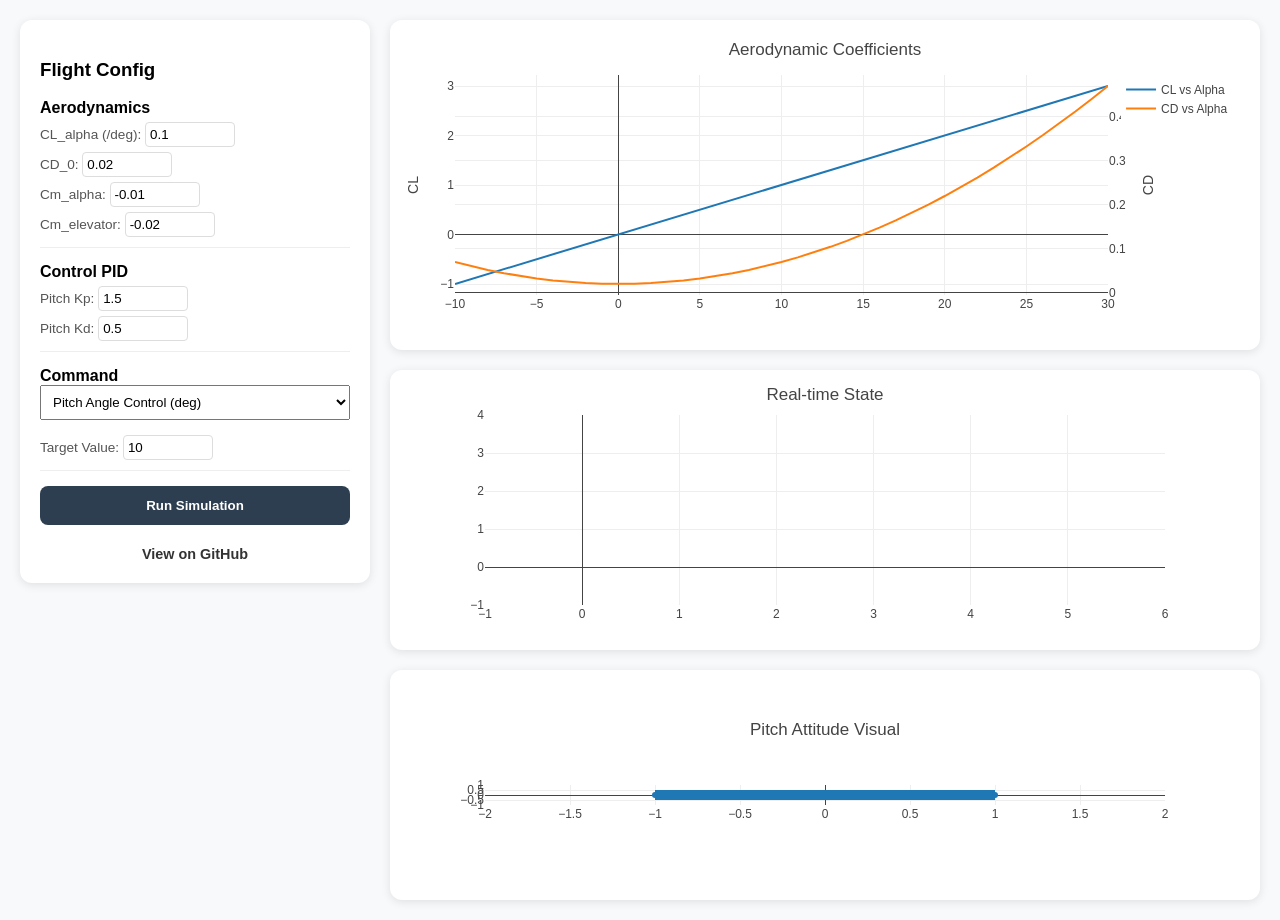
==== index.html @ b0572666 "Update index.html" ====
<!DOCTYPE html>
<html lang="ko">
<head>
    <meta charset="UTF-8">
    <title>3-DOF Flight Dynamics & PID Control</title>
    <script src="https://cdn.plot.ly/plotly-latest.min.js"></script>
    <style>
        body { font-family: 'Segoe UI', sans-serif; margin: 20px; background: #f8f9fa; }
        .grid-layout { display: grid; grid-template-columns: 350px 1fr; gap: 20px; }
        .sidebar { background: #fff; padding: 20px; border-radius: 12px; box-shadow: 0 2px 10px rgba(0,0,0,0.1); height: fit-content; }
        .main-content { display: flex; flex-direction: column; gap: 20px; }
        .chart-box { background: #fff; padding: 15px; border-radius: 12px; box-shadow: 0 2px 10px rgba(0,0,0,0.1); }
        .param-group { margin-bottom: 15px; border-bottom: 1px solid #eee; padding-bottom: 10px; }
        label { font-size: 0.85rem; display: block; margin-top: 5px; color: #555; }
        input { width: 80px; padding: 4px; border: 1px solid #ddd; border-radius: 4px; }
        select { width: 100%; padding: 8px; margin-bottom: 10px; }
        button { width: 100%; padding: 12px; background: #2c3e50; color: white; border: none; border-radius: 8px; cursor: pointer; font-weight: bold; }
        .github-btn { text-align: center; margin-top: 20px; }
        .github-btn a { color: #333; text-decoration: none; font-size: 0.9rem; font-weight: bold; }
    </style>
</head>
<body>

<div class="grid-layout">
    <div class="sidebar">
        <h3>Flight Config</h3>
        <div class="param-group">
            <strong>Aerodynamics</strong>
            <label>CL_alpha (/deg): <input type="number" id="cl_alpha" value="0.1" step="0.01"></label>
            <label>CD_0: <input type="number" id="cd0" value="0.02" step="0.005"></label>
            <label>Cm_alpha: <input type="number" id="cm_alpha" value="-0.01" step="0.001"></label>
            <label>Cm_elevator: <input type="number" id="cm_ele" value="-0.02" step="0.001"></label>
        </div>
        
        <div class="param-group">
            <strong>Control PID</strong>
            <label>Pitch Kp: <input type="number" id="kp" value="1.5" step="0.1"></label>
            <label>Pitch Kd: <input type="number" id="kd" value="0.5" step="0.1"></label>
        </div>

        <div class="param-group">
            <strong>Command</strong>
            <select id="ctrlMode">
                <option value="pitch">Pitch Angle Control (deg)</option>
                <option value="alt">Altitude Control (m)</option>
            </select>
            <label>Target Value: <input type="number" id="targetVal" value="10" step="1"></label>
        </div>

        <button onclick="toggleSimulation()" id="simBtn">Run Simulation</button>
        
        <div class="github-btn">
            <a href="https://github.com/Sejin-J/page_test" target="_blank">View on GitHub</a>
        </div>
    </div>

    <div class="main-content">
        <div class="chart-box" id="aeroChart"></div>
        <div class="chart-box" id="stateChart"></div>
        <div class="chart-box" id="visualChart"></div>
    </div>
</div>

<script>
// --- 초기 상태 및 변수 ---
let isRunning = false;
let dt = 0.05;
let t = 0;

// 상태 변수: [u, w, q, theta, x, z] -> [전진속도, 하향속도, 각속도, 자세각, 위치X, 고도Z]
let state = { u: 20, w: 0, q: 0, theta: 0, x: 0, z: 100 };
let pathData = { t:[], z:[], theta:[], target:[] };

// --- 1. Aero Curve Plot (정적 분석) ---
function plotAeroCurves() {
    let alphas = Array.from({length: 41}, (_, i) => -10 + i); // -10 ~ 30 deg
    let cla = parseFloat(document.getElementById('cl_alpha').value);
    let cd0 = parseFloat(document.getElementById('cd0').value);
    
    let cl = alphas.map(a => cla * a);
    let cd = alphas.map(a => cd0 + 0.05 * Math.pow(cla * a, 2)); // 유도항력 간략화

    let trace1 = { x: alphas, y: cl, name: 'CL vs Alpha', type: 'scatter' };
    let trace2 = { x: alphas, y: cd, name: 'CD vs Alpha', type: 'scatter', yaxis: 'y2' };

    let layout = {
        title: 'Aerodynamic Coefficients',
        height: 300,
        margin: { t: 40, b: 40, l: 50, r: 50 },
        yaxis: { title: 'CL' },
        yaxis2: { title: 'CD', overlaying: 'y', side: 'right' }
    };
    Plotly.newPlot('aeroChart', [trace1, trace2], layout);
}

// --- 2. 3-DOF Dynamics Solver ---
function updateDynamics() {
    let cla = parseFloat(document.getElementById('cl_alpha').value);
    let cma = parseFloat(document.getElementById('cm_alpha').value);
    let cme = parseFloat(document.getElementById('cm_ele').value);
    let target = parseFloat(document.getElementById('targetVal').value);
    let mode = document.getElementById('ctrlMode').value;

    // Pitch Control (Inner loop)
    let kp = parseFloat(document.getElementById('kp').value);
    let kd = parseFloat(document.getElementById('kd').value);
    
    let pitchTarget = mode === 'alt' ? (target - state.z) * 0.2 : target;
    pitchTarget = Math.max(-20, Math.min(20, pitchTarget)); // Saturation

    let error = pitchTarget - (state.theta * 180/Math.PI);
    let de = kp * error - kd * (state.q * 180/Math.PI); // Elevator command (deg)

    // Aerodynamics Calculation
    let alpha = Math.atan2(state.w, state.u); // rad
    let V = Math.sqrt(state.u**2 + state.w**2);
    let q_bar = 0.5 * 1.225 * V**2 * 1.0; // Dynamic pressure * S (S=1.0)

    let L = q_bar * (cla * (alpha * 180/Math.PI));
    let M = q_bar * 0.2 * (cma * (alpha * 180/Math.PI) + cme * de); // 0.2 = chord

    // Equations of Motion (Simplified 3-DOF)
    let g = 9.81;
    let m = 5.0; // Mass
    let Iyy = 0.5; // Inertia

    let dw = (m*g*Math.cos(state.theta) - L) / m;
    let dq = M / Iyy;

    // Integration
    state.w += dw * dt;
    state.q += dq * dt;
    state.theta += state.q * dt;
    state.z += (state.u * Math.sin(state.theta) - state.w * Math.cos(state.theta)) * dt;
    state.x += (state.u * Math.cos(state.theta) + state.w * Math.sin(state.theta)) * dt;
    t += dt;
}

// --- 3. Animation & Plotting ---
function loop() {
    if(!isRunning) return;
    updateDynamics();

    pathData.t.push(t);
    pathData.z.push(state.z);
    pathData.theta.push(state.theta * 180/Math.PI);

    if(pathData.t.length > 100) {
        pathData.t.shift(); pathData.z.shift(); pathData.theta.shift();
    }

    // 시각화 업데이트
    Plotly.restyle('stateChart', { x: [pathData.t], y: [pathData.z] }, [0]);
    
    // 비행기 자세 가시화 (측면)
    let planeX = [ -1, 1 ];
    let planeZ = [ 
        Math.sin(-state.theta), 
        Math.sin(state.theta) 
    ];
    Plotly.restyle('visualChart', { x: [planeX], y: [planeZ] }, [0]);

    requestAnimationFrame(loop);
}

function toggleSimulation() {
    isRunning = !isRunning;
    document.getElementById('simBtn').innerText = isRunning ? "Stop" : "Run Simulation";
    if(isRunning) loop();
}

// 초기화
function init() {
    plotAeroCurves();
    Plotly.newPlot('stateChart', [{ x: [], y: [], name: 'Altitude' }], { 
        title: 'Real-time State', height: 250, margin:{t:30, b:30} 
    });
    Plotly.newPlot('visualChart', [{ 
        x: [-1, 1], y: [0, 0], mode: 'lines+markers', line: {width:10} 
    }], { 
        title: 'Pitch Attitude Visual', height: 200, 
        xaxis: {range:[-2, 2], fixedrange:true}, yaxis: {range:[-1, 1], fixedrange:true} 
    });
}

init();
</script>
</body>
</html>
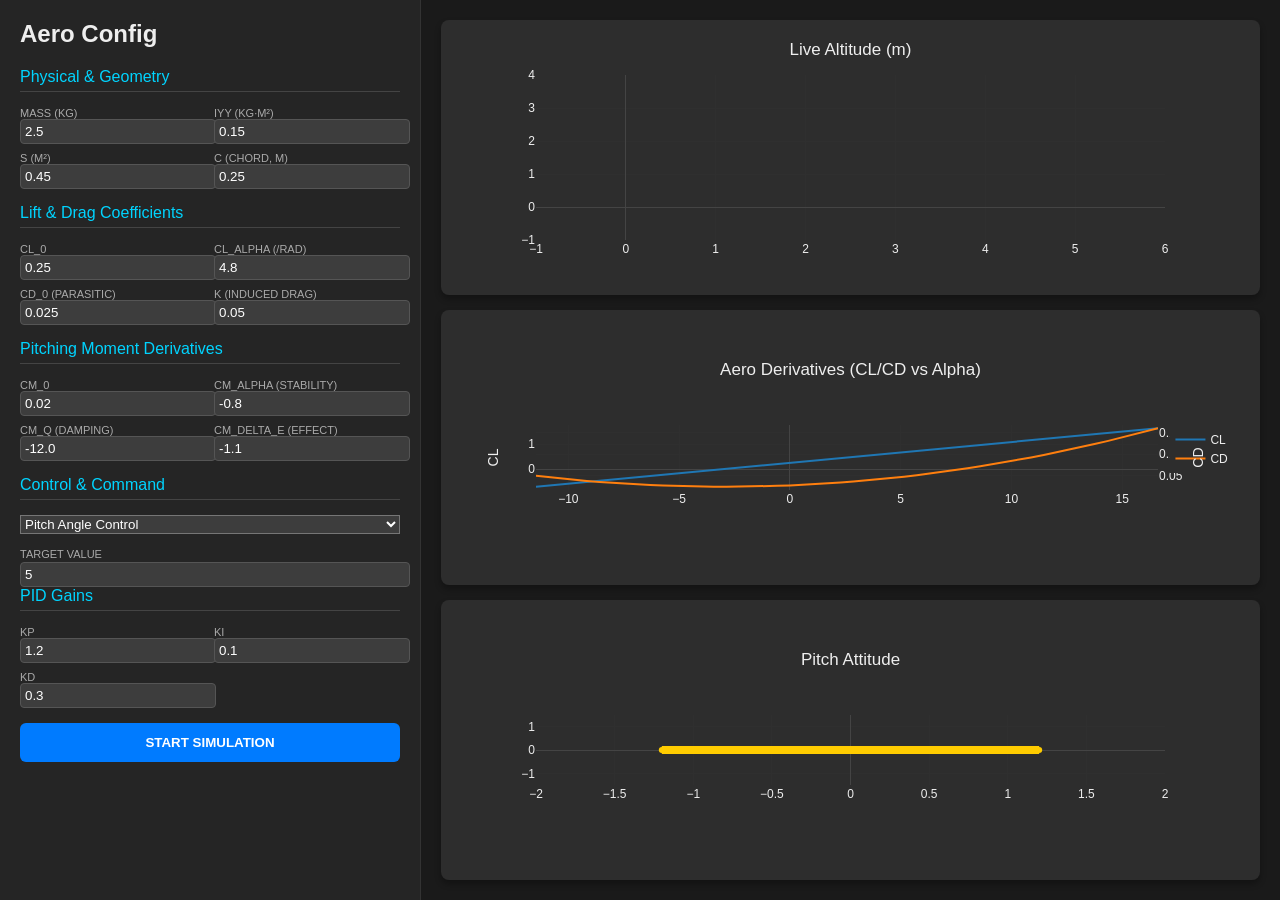
==== commit dd218810: "Update index.html" ====
--- a/index.html
+++ b/index.html
@@ -2,187 +2,185 @@
 <html lang="ko">
 <head>
     <meta charset="UTF-8">
-    <title>3-DOF Flight Dynamics & PID Control</title>
+    <title>High-Fidelity 3-DOF Aero Simulator</title>
     <script src="https://cdn.plot.ly/plotly-latest.min.js"></script>
     <style>
-        body { font-family: 'Segoe UI', sans-serif; margin: 20px; background: #f8f9fa; }
-        .grid-layout { display: grid; grid-template-columns: 350px 1fr; gap: 20px; }
-        .sidebar { background: #fff; padding: 20px; border-radius: 12px; box-shadow: 0 2px 10px rgba(0,0,0,0.1); height: fit-content; }
-        .main-content { display: flex; flex-direction: column; gap: 20px; }
-        .chart-box { background: #fff; padding: 15px; border-radius: 12px; box-shadow: 0 2px 10px rgba(0,0,0,0.1); }
-        .param-group { margin-bottom: 15px; border-bottom: 1px solid #eee; padding-bottom: 10px; }
-        label { font-size: 0.85rem; display: block; margin-top: 5px; color: #555; }
-        input { width: 80px; padding: 4px; border: 1px solid #ddd; border-radius: 4px; }
-        select { width: 100%; padding: 8px; margin-bottom: 10px; }
-        button { width: 100%; padding: 12px; background: #2c3e50; color: white; border: none; border-radius: 8px; cursor: pointer; font-weight: bold; }
-        .github-btn { text-align: center; margin-top: 20px; }
-        .github-btn a { color: #333; text-decoration: none; font-size: 0.9rem; font-weight: bold; }
+        body { font-family: 'Inter', sans-serif; margin: 0; display: flex; height: 100vh; background: #1a1a1a; color: #eee; }
+        #sidebar { width: 380px; padding: 20px; overflow-y: auto; background: #252525; border-right: 1px solid #333; }
+        #main { flex: 1; padding: 20px; display: flex; flex-direction: column; gap: 15px; }
+        .card { background: #2d2d2d; padding: 15px; border-radius: 8px; box-shadow: 0 4px 6px rgba(0,0,0,0.3); }
+        .input-grid { display: grid; grid-template-columns: 1fr 1fr; gap: 8px; margin-bottom: 15px; }
+        label { font-size: 11px; color: #aaa; text-transform: uppercase; }
+        input { background: #3d3d3d; border: 1px solid #555; color: #fff; padding: 4px; border-radius: 4px; width: 100%; }
+        button { width: 100%; padding: 12px; background: #007bff; color: white; border: none; border-radius: 6px; cursor: pointer; font-weight: bold; }
+        button:hover { background: #0056b3; }
+        .header { border-bottom: 1px solid #444; margin-bottom: 15px; padding-bottom: 5px; color: #00d4ff; }
     </style>
 </head>
 <body>
 
-<div class="grid-layout">
-    <div class="sidebar">
-        <h3>Flight Config</h3>
-        <div class="param-group">
-            <strong>Aerodynamics</strong>
-            <label>CL_alpha (/deg): <input type="number" id="cl_alpha" value="0.1" step="0.01"></label>
-            <label>CD_0: <input type="number" id="cd0" value="0.02" step="0.005"></label>
-            <label>Cm_alpha: <input type="number" id="cm_alpha" value="-0.01" step="0.001"></label>
-            <label>Cm_elevator: <input type="number" id="cm_ele" value="-0.02" step="0.001"></label>
-        </div>
-        
-        <div class="param-group">
-            <strong>Control PID</strong>
-            <label>Pitch Kp: <input type="number" id="kp" value="1.5" step="0.1"></label>
-            <label>Pitch Kd: <input type="number" id="kd" value="0.5" step="0.1"></label>
-        </div>
-
-        <div class="param-group">
-            <strong>Command</strong>
-            <select id="ctrlMode">
-                <option value="pitch">Pitch Angle Control (deg)</option>
-                <option value="alt">Altitude Control (m)</option>
-            </select>
-            <label>Target Value: <input type="number" id="targetVal" value="10" step="1"></label>
-        </div>
-
-        <button onclick="toggleSimulation()" id="simBtn">Run Simulation</button>
-        
-        <div class="github-btn">
-            <a href="https://github.com/Sejin-J/page_test" target="_blank">View on GitHub</a>
-        </div>
+<div id="sidebar">
+    <h2 style="margin-top:0">Aero Config</h2>
+    
+    <div class="header">Physical & Geometry</div>
+    <div class="input-grid">
+        <label>Mass (kg)<input type="number" id="mass" value="2.5"></label>
+        <label>Iyy (kg·m²)<input type="number" id="iyy" value="0.15"></label>
+        <label>S (m²)<input type="number" id="area" value="0.45"></label>
+        <label>c (chord, m)<input type="number" id="chord" value="0.25"></label>
     </div>
 
-    <div class="main-content">
-        <div class="chart-box" id="aeroChart"></div>
-        <div class="chart-box" id="stateChart"></div>
-        <div class="chart-box" id="visualChart"></div>
+    <div class="header">Lift & Drag Coefficients</div>
+    <div class="input-grid">
+        <label>CL_0<input type="number" id="cl0" value="0.25"></label>
+        <label>CL_alpha (/rad)<input type="number" id="cla" value="4.8"></label>
+        <label>CD_0 (Parasitic)<input type="number" id="cd0" value="0.025"></label>
+        <label>K (Induced Drag)<input type="number" id="k_drag" value="0.05"></label>
     </div>
+
+    <div class="header">Pitching Moment Derivatives</div>
+    <div class="input-grid">
+        <label>Cm_0<input type="number" id="cm0" value="0.02"></label>
+        <label>Cm_alpha (Stability)<input type="number" id="cma" value="-0.8"></label>
+        <label>Cm_q (Damping)<input type="number" id="cmq" value="-12.0"></label>
+        <label>Cm_delta_e (Effect)<input type="number" id="cmde" value="-1.1"></label>
+    </div>
+
+    <div class="header">Control & Command</div>
+    <select id="mode" style="width:100%; margin-bottom:10px; background: #3d3d3d; color: #fff;">
+        <option value="pitch">Pitch Angle Control</option>
+        <option value="alt">Altitude Hold</option>
+    </select>
+    <label>Target Value<input type="number" id="target" value="5"></label>
+    
+    <div class="header">PID Gains</div>
+    <div class="input-grid">
+        <label>Kp<input type="number" id="kp" value="1.2"></label>
+        <label>Ki<input type="number" id="ki" value="0.1"></label>
+        <label>Kd<input type="number" id="kd" value="0.3"></label>
+    </div>
+
+    <button onclick="toggleSim()" id="btn">START SIMULATION</button>
+</div>
+
+<div id="main">
+    <div class="card" id="statePlot" style="flex:1"></div>
+    <div class="card" id="aeroPolarPlot" style="flex:1"></div>
+    <div class="card" id="vizPlot" style="height:250px"></div>
 </div>
 
 <script>
-// --- 초기 상태 및 변수 ---
-let isRunning = false;
-let dt = 0.05;
-let t = 0;
+let running = false;
+const dt = 0.01;
+let time = 0;
 
-// 상태 변수: [u, w, q, theta, x, z] -> [전진속도, 하향속도, 각속도, 자세각, 위치X, 고도Z]
-let state = { u: 20, w: 0, q: 0, theta: 0, x: 0, z: 100 };
-let pathData = { t:[], z:[], theta:[], target:[] };
+// States: [V, alpha, q, theta, x, z]
+let s = { V: 15, a: 0, q: 0, th: 0, x: 0, z: 50 };
+let hist = { t:[], z:[], th:[], target:[] };
+let errInt = 0;
 
-// --- 1. Aero Curve Plot (정적 분석) ---
-function plotAeroCurves() {
-    let alphas = Array.from({length: 41}, (_, i) => -10 + i); // -10 ~ 30 deg
-    let cla = parseFloat(document.getElementById('cl_alpha').value);
-    let cd0 = parseFloat(document.getElementById('cd0').value);
-    
-    let cl = alphas.map(a => cla * a);
-    let cd = alphas.map(a => cd0 + 0.05 * Math.pow(cla * a, 2)); // 유도항력 간략화
+function getAero(alpha, q, de) {
+    const p = {
+        cl0: +cl0.value, cla: +cla.value, cd0: +cd0.value, k: +k_drag.value,
+        cm0: +cm0.value, cma: +cma.value, cmq: +cmq.value, cmde: +cmde.value,
+        S: +area.value, c: +chord.value, mass: +mass.value, iyy: +iyy.value
+    };
 
-    let trace1 = { x: alphas, y: cl, name: 'CL vs Alpha', type: 'scatter' };
-    let trace2 = { x: alphas, y: cd, name: 'CD vs Alpha', type: 'scatter', yaxis: 'y2' };
+    const q_inf = 0.5 * 1.225 * s.V**2;
+    const CL = p.cl0 + p.cla * alpha;
+    const CD = p.cd0 + p.k * CL**2;
+    // Cm 계산 (Non-dimensional damping cmq * q * c / (2V) 포함)
+    const Cm = p.cm0 + p.cma * alpha + p.cmq * (q * p.c / (2 * s.V)) + p.cmde * de;
 
-    let layout = {
-        title: 'Aerodynamic Coefficients',
-        height: 300,
-        margin: { t: 40, b: 40, l: 50, r: 50 },
-        yaxis: { title: 'CL' },
-        yaxis2: { title: 'CD', overlaying: 'y', side: 'right' }
+    return { 
+        L: CL * q_inf * p.S, 
+        D: CD * q_inf * p.S, 
+        M: Cm * q_inf * p.S * p.c,
+        p: p 
     };
-    Plotly.newPlot('aeroChart', [trace1, trace2], layout);
 }
 
-// --- 2. 3-DOF Dynamics Solver ---
-function updateDynamics() {
-    let cla = parseFloat(document.getElementById('cl_alpha').value);
-    let cma = parseFloat(document.getElementById('cm_alpha').value);
-    let cme = parseFloat(document.getElementById('cm_ele').value);
-    let target = parseFloat(document.getElementById('targetVal').value);
-    let mode = document.getElementById('ctrlMode').value;
+function physicsStep() {
+    // 1. Controller (PID)
+    const targetVal = +target.value;
+    const isAltMode = mode.value === 'alt';
+    
+    let cmdTheta = isAltMode ? (targetVal - s.z) * 0.1 : targetVal * Math.PI/180;
+    cmdTheta = Math.max(-0.3, Math.min(0.3, cmdTheta));
 
-    // Pitch Control (Inner loop)
-    let kp = parseFloat(document.getElementById('kp').value);
-    let kd = parseFloat(document.getElementById('kd').value);
-    
-    let pitchTarget = mode === 'alt' ? (target - state.z) * 0.2 : target;
-    pitchTarget = Math.max(-20, Math.min(20, pitchTarget)); // Saturation
+    const err = cmdTheta - s.th;
+    errInt += err * dt;
+    const de = (+kp.value * err) + (+ki.value * errInt) - (+kd.value * s.q);
 
-    let error = pitchTarget - (state.theta * 180/Math.PI);
-    let de = kp * error - kd * (state.q * 180/Math.PI); // Elevator command (deg)
+    // 2. Aero Forces
+    const aero = getAero(s.a, s.q, de);
+    const g = 9.81;
 
-    // Aerodynamics Calculation
-    let alpha = Math.atan2(state.w, state.u); // rad
-    let V = Math.sqrt(state.u**2 + state.w**2);
-    let q_bar = 0.5 * 1.225 * V**2 * 1.0; // Dynamic pressure * S (S=1.0)
+    // 3. EOM (Body Frame simplified longitudinal)
+    // T(Thrust)는 속도 유지를 위해 Drag와 평형이라고 가정 (Trimmed)
+    const dV = 0; // Constant speed assumption for clarity, or add Thrust logic
+    const da = s.q - (aero.L - aero.p.mass * g * Math.cos(s.th - s.a)) / (aero.p.mass * s.V);
+    const dq = aero.M / aero.p.iyy;
+    const dth = s.q;
 
-    let L = q_bar * (cla * (alpha * 180/Math.PI));
-    let M = q_bar * 0.2 * (cma * (alpha * 180/Math.PI) + cme * de); // 0.2 = chord
-
-    // Equations of Motion (Simplified 3-DOF)
-    let g = 9.81;
-    let m = 5.0; // Mass
-    let Iyy = 0.5; // Inertia
-
-    let dw = (m*g*Math.cos(state.theta) - L) / m;
-    let dq = M / Iyy;
-
-    // Integration
-    state.w += dw * dt;
-    state.q += dq * dt;
-    state.theta += state.q * dt;
-    state.z += (state.u * Math.sin(state.theta) - state.w * Math.cos(state.theta)) * dt;
-    state.x += (state.u * Math.cos(state.theta) + state.w * Math.sin(state.theta)) * dt;
-    t += dt;
+    // 4. Integration
+    s.a += da * dt;
+    s.q += dq * dt;
+    s.th += dth * dt;
+    s.x += s.V * Math.cos(s.th) * dt;
+    s.z += s.V * Math.sin(s.th) * dt;
+    time += dt;
 }
 
-// --- 3. Animation & Plotting ---
-function loop() {
-    if(!isRunning) return;
-    updateDynamics();
+function updatePlots() {
+    if(!running) return;
+    for(let i=0; i<5; i++) physicsStep(); // Over-sampling for stability
 
-    pathData.t.push(t);
-    pathData.z.push(state.z);
-    pathData.theta.push(state.theta * 180/Math.PI);
+    hist.t.push(time);
+    hist.z.push(s.z);
+    hist.th.push(s.th * 180/Math.PI);
+    if(hist.t.length > 500) { hist.t.shift(); hist.z.shift(); hist.th.shift(); }
 
-    if(pathData.t.length > 100) {
-        pathData.t.shift(); pathData.z.shift(); pathData.theta.shift();
-    }
+    Plotly.restyle('statePlot', { x: [hist.t], y: [hist.z] }, [0]);
+    
+    // Pitch 시각화
+    const px = [-1, 1], pz = [-Math.sin(s.th), Math.sin(s.th)];
+    Plotly.restyle('vizPlot', { x: [px], y: [pz] }, [0]);
 
-    // 시각화 업데이트
-    Plotly.restyle('stateChart', { x: [pathData.t], y: [pathData.z] }, [0]);
-    
-    // 비행기 자세 가시화 (측면)
-    let planeX = [ -1, 1 ];
-    let planeZ = [ 
-        Math.sin(-state.theta), 
-        Math.sin(state.theta) 
-    ];
-    Plotly.restyle('visualChart', { x: [planeX], y: [planeZ] }, [0]);
-
-    requestAnimationFrame(loop);
+    requestAnimationFrame(updatePlots);
 }
 
-function toggleSimulation() {
-    isRunning = !isRunning;
-    document.getElementById('simBtn').innerText = isRunning ? "Stop" : "Run Simulation";
-    if(isRunning) loop();
+function toggleSim() {
+    running = !running;
+    btn.innerText = running ? "STOP" : "START SIMULATION";
+    btn.style.background = running ? "#dc3545" : "#007bff";
+    if(running) updatePlots();
 }
 
-// 초기화
+// Initial Plots
 function init() {
-    plotAeroCurves();
-    Plotly.newPlot('stateChart', [{ x: [], y: [], name: 'Altitude' }], { 
-        title: 'Real-time State', height: 250, margin:{t:30, b:30} 
+    // State Plot
+    Plotly.newPlot('statePlot', [{ x:[], y:[], name:'Altitude', line:{color:'#00d4ff'} }], 
+        { title:'Live Altitude (m)', paper_bgcolor:'#2d2d2d', plot_bgcolor:'#2d2d2d', 
+          font:{color:'#eee'}, margin:{t:40,b:40}});
+
+    // Aero Polar Plot
+    let alphas = Array.from({length:50}, (_,i) => -0.2 + i*0.01);
+    let polars = alphas.map(a => {
+        let res = getAero(a, 0, 0);
+        return {cl: res.L/(0.5*1.225*s.V**2*area.value), cd: res.D/(0.5*1.225*s.V**2*area.value)};
     });
-    Plotly.newPlot('visualChart', [{ 
-        x: [-1, 1], y: [0, 0], mode: 'lines+markers', line: {width:10} 
-    }], { 
-        title: 'Pitch Attitude Visual', height: 200, 
-        xaxis: {range:[-2, 2], fixedrange:true}, yaxis: {range:[-1, 1], fixedrange:true} 
-    });
+    Plotly.newPlot('aeroPolarPlot', [
+        { x:alphas.map(a=>a*180/Math.PI), y:polars.map(p=>p.cl), name:'CL' },
+        { x:alphas.map(a=>a*180/Math.PI), y:polars.map(p=>p.cd), name:'CD', yaxis:'y2' }
+    ], { title:'Aero Derivatives (CL/CD vs Alpha)', paper_bgcolor:'#2d2d2d', plot_bgcolor:'#2d2d2d', 
+         font:{color:'#eee'}, yaxis:{title:'CL'}, yaxis2:{overlaying:'y', side:'right', title:'CD'}});
+
+    // Visual
+    Plotly.newPlot('vizPlot', [{ x:[-1.2, 1.2], y:[0,0], mode:'lines+markers', line:{width:8, color:'#ffcc00'} }], 
+        { title:'Pitch Attitude', paper_bgcolor:'#2d2d2d', plot_bgcolor:'#2d2d2d', font:{color:'#eee'},
+          xaxis:{range:[-2,2], fixedrange:true}, yaxis:{range:[-1.5,1.5], fixedrange:true}});
 }
-
 init();
 </script>
 </body>
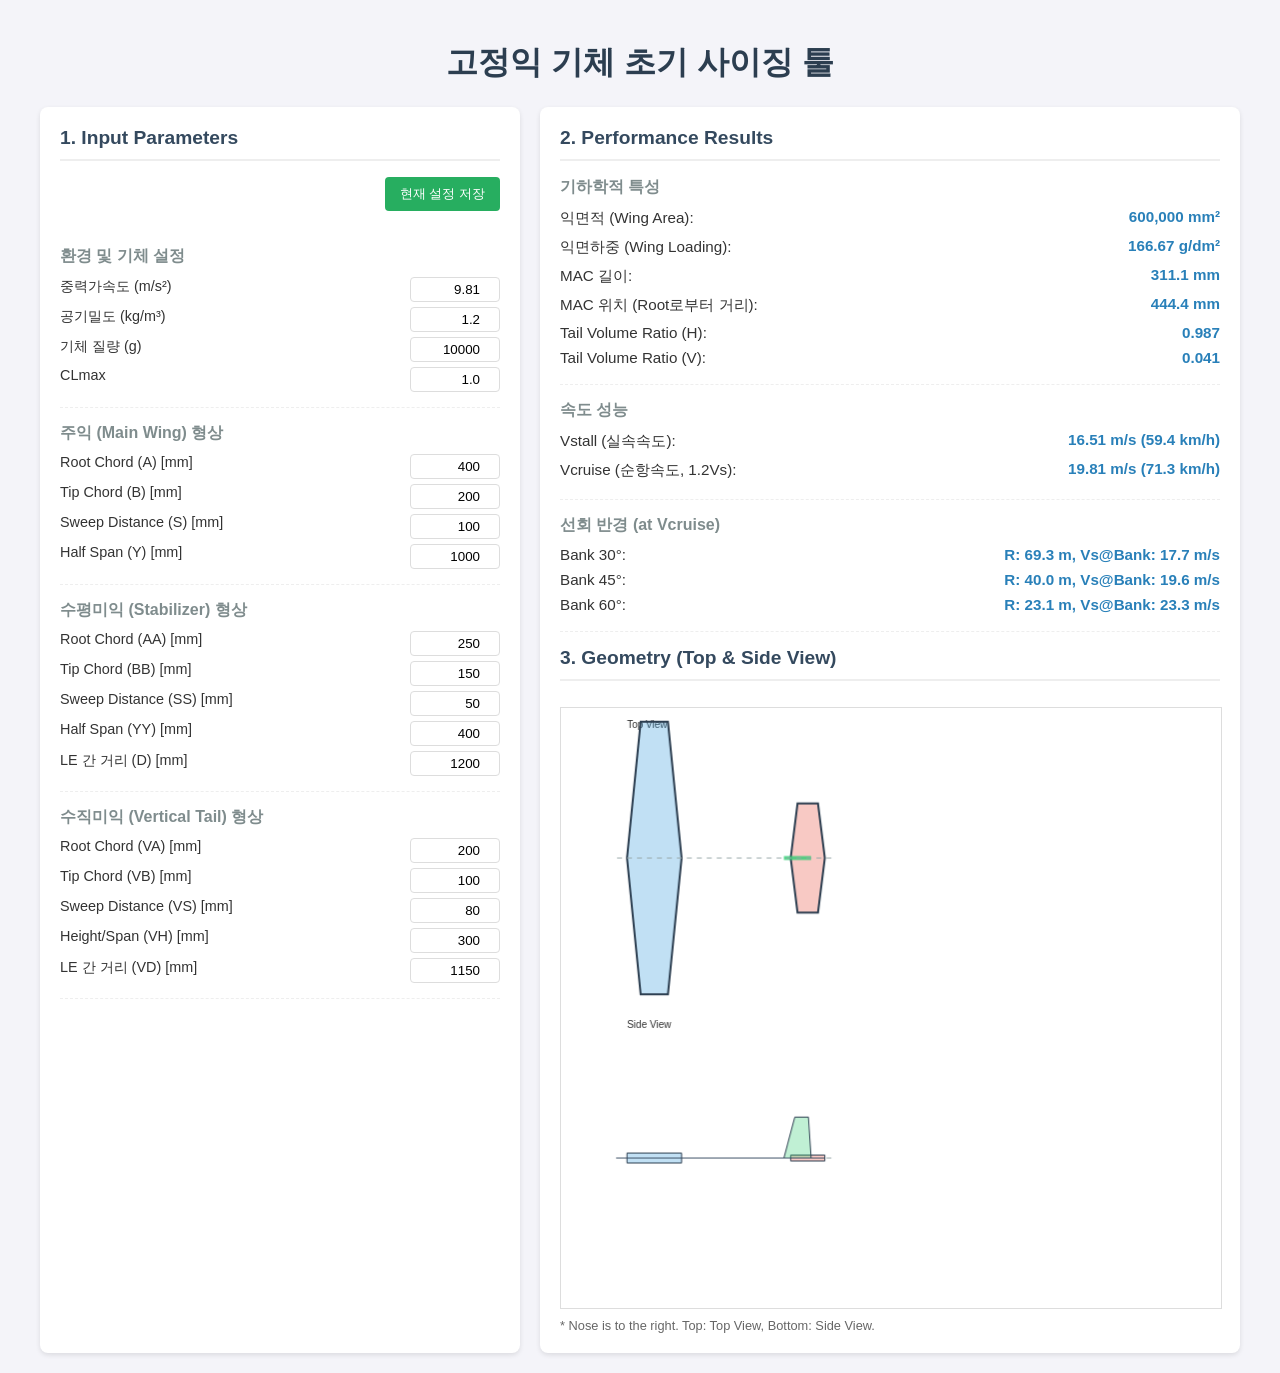
==== commit 7fe16c50: "Update index.html" ====
--- a/index.html
+++ b/index.html
@@ -2,186 +2,628 @@
 <html lang="ko">
 <head>
     <meta charset="UTF-8">
-    <title>High-Fidelity 3-DOF Aero Simulator</title>
-    <script src="https://cdn.plot.ly/plotly-latest.min.js"></script>
+    <meta name="viewport" content="width=device-width, initial-scale=1.0">
+    <title>Fixed-Wing Aircraft Initial Sizing Tool</title>
     <style>
-        body { font-family: 'Inter', sans-serif; margin: 0; display: flex; height: 100vh; background: #1a1a1a; color: #eee; }
-        #sidebar { width: 380px; padding: 20px; overflow-y: auto; background: #252525; border-right: 1px solid #333; }
-        #main { flex: 1; padding: 20px; display: flex; flex-direction: column; gap: 15px; }
-        .card { background: #2d2d2d; padding: 15px; border-radius: 8px; box-shadow: 0 4px 6px rgba(0,0,0,0.3); }
-        .input-grid { display: grid; grid-template-columns: 1fr 1fr; gap: 8px; margin-bottom: 15px; }
-        label { font-size: 11px; color: #aaa; text-transform: uppercase; }
-        input { background: #3d3d3d; border: 1px solid #555; color: #fff; padding: 4px; border-radius: 4px; width: 100%; }
-        button { width: 100%; padding: 12px; background: #007bff; color: white; border: none; border-radius: 6px; cursor: pointer; font-weight: bold; }
-        button:hover { background: #0056b3; }
-        .header { border-bottom: 1px solid #444; margin-bottom: 15px; padding-bottom: 5px; color: #00d4ff; }
+        body {
+            font-family: 'Segoe UI', Tahoma, Geneva, Verdana, sans-serif;
+            background-color: #f4f4f9;
+            color: #333;
+            margin: 0;
+            padding: 20px;
+        }
+        h1 {
+            text-align: center;
+            color: #2c3e50;
+        }
+        .container {
+            display: flex;
+            flex-wrap: wrap;
+            gap: 20px;
+            max-width: 1200px;
+            margin: 0 auto;
+        }
+        .panel {
+            background: white;
+            padding: 20px;
+            border-radius: 8px;
+            box-shadow: 0 2px 5px rgba(0,0,0,0.1);
+            flex: 1;
+            min-width: 300px;
+        }
+        .panel h2 {
+            border-bottom: 2px solid #eee;
+            padding-bottom: 10px;
+            margin-top: 0;
+            color: #34495e;
+            font-size: 1.2em;
+        }
+        .input-group {
+            margin-bottom: 15px;
+            border-bottom: 1px dashed #eee;
+            padding-bottom: 10px;
+        }
+        .input-group h3 {
+            margin: 5px 0 10px 0;
+            font-size: 1em;
+            color: #7f8c8d;
+        }
+        label {
+            display: flex;
+            justify-content: space-between;
+            margin-bottom: 5px;
+            font-size: 0.9em;
+        }
+        input[type="number"] {
+            width: 80px;
+            padding: 4px;
+            border: 1px solid #ddd;
+            border-radius: 4px;
+            text-align: right;
+        }
+        .result-item {
+            display: flex;
+            justify-content: space-between;
+            margin-bottom: 8px;
+            font-size: 0.95em;
+        }
+        .result-value {
+            font-weight: bold;
+            color: #2980b9;
+        }
+        canvas {
+            width: 100%;
+            height: 600px;
+            border: 1px solid #ddd;
+            background-color: #fff;
+            margin-top: 10px;
+        }
+        .note {
+            font-size: 0.8em;
+            color: #666;
+            margin-top: 5px;
+        }
+        .saved-models {
+            display: flex;
+            flex-wrap: wrap;
+            gap: 10px;
+            margin-bottom: 20px;
+        }
+        .model-chip {
+            background: #e0e0e0;
+            padding: 5px 10px;
+            border-radius: 15px;
+            font-size: 0.9em;
+            display: flex;
+            align-items: center;
+            gap: 8px;
+            cursor: pointer;
+            transition: background 0.2s;
+        }
+        .model-chip:hover {
+            background: #d0d0d0;
+        }
+        .model-chip span {
+            pointer-events: none;
+        }
+        .delete-btn {
+            color: #e74c3c;
+            font-weight: bold;
+            cursor: pointer;
+            padding: 0 4px;
+            pointer-events: auto;
+        }
+        .delete-btn:hover {
+            color: #c0392b;
+        }
+        .action-bar {
+            margin-bottom: 15px;
+            text-align: right;
+        }
+        button.save-btn {
+            background-color: #27ae60;
+            color: white;
+            border: none;
+            padding: 8px 15px;
+            border-radius: 4px;
+            cursor: pointer;
+        }
+        button.save-btn:hover {
+            background-color: #219150;
+        }
     </style>
 </head>
 <body>
 
-<div id="sidebar">
-    <h2 style="margin-top:0">Aero Config</h2>
-    
-    <div class="header">Physical & Geometry</div>
-    <div class="input-grid">
-        <label>Mass (kg)<input type="number" id="mass" value="2.5"></label>
-        <label>Iyy (kg·m²)<input type="number" id="iyy" value="0.15"></label>
-        <label>S (m²)<input type="number" id="area" value="0.45"></label>
-        <label>c (chord, m)<input type="number" id="chord" value="0.25"></label>
+    <h1>고정익 기체 초기 사이징 툴</h1>
+
+    <div class="container">
+        <!-- 입력 패널 -->
+        <div class="panel">
+            <h2>1. Input Parameters</h2>
+            
+            <div class="action-bar">
+                <button class="save-btn" onclick="saveModel()">현재 설정 저장</button>
+            </div>
+            <div id="savedModelsContainer" class="saved-models">
+                <!-- Saved models will appear here -->
+            </div>
+
+            <div class="input-group">
+                <h3>환경 및 기체 설정</h3>
+                <label>중력가속도 (m/s²) <input type="number" id="gravity" value="9.81" step="0.01"></label>
+                <label>공기밀도 (kg/m³) <input type="number" id="density" value="1.2" step="0.01"></label>
+                <label>기체 질량 (g) <input type="number" id="mass" value="10000" step="10"></label>
+                <label>CLmax <input type="number" id="clmax" value="1.0" step="0.1"></label>
+            </div>
+
+            <div class="input-group">
+                <h3>주익 (Main Wing) 형상</h3>
+                <label>Root Chord (A) [mm] <input type="number" id="wingRoot" value="400" step="1"></label>
+                <label>Tip Chord (B) [mm] <input type="number" id="wingTip" value="200" step="1"></label>
+                <label>Sweep Distance (S) [mm] <input type="number" id="wingSweep" value="100" step="1"></label>
+                <label>Half Span (Y) [mm] <input type="number" id="wingSpan" value="1000" step="1"></label>
+            </div>
+
+            <div class="input-group">
+                <h3>수평미익 (Stabilizer) 형상</h3>
+                <label>Root Chord (AA) [mm] <input type="number" id="stabRoot" value="250" step="1"></label>
+                <label>Tip Chord (BB) [mm] <input type="number" id="stabTip" value="150" step="1"></label>
+                <label>Sweep Distance (SS) [mm] <input type="number" id="stabSweep" value="50" step="1"></label>
+                <label>Half Span (YY) [mm] <input type="number" id="stabSpan" value="400" step="1"></label>
+                <label>LE 간 거리 (D) [mm] <input type="number" id="distLE" value="1200" step="1"></label>
+            </div>
+
+            <div class="input-group">
+                <h3>수직미익 (Vertical Tail) 형상</h3>
+                <label>Root Chord (VA) [mm] <input type="number" id="vStabRoot" value="200" step="1"></label>
+                <label>Tip Chord (VB) [mm] <input type="number" id="vStabTip" value="100" step="1"></label>
+                <label>Sweep Distance (VS) [mm] <input type="number" id="vStabSweep" value="80" step="1"></label>
+                <label>Height/Span (VH) [mm] <input type="number" id="vStabHeight" value="300" step="1"></label>
+                <label>LE 간 거리 (VD) [mm] <input type="number" id="vDistLE" value="1150" step="1"></label>
+            </div>
+        </div>
+
+        <!-- 결과 및 형상 패널 -->
+        <div class="panel" style="flex: 1.5;">
+            <h2>2. Performance Results</h2>
+            
+            <div class="input-group">
+                <h3>기하학적 특성</h3>
+                <div class="result-item"><span>익면적 (Wing Area):</span> <span id="resArea" class="result-value">- mm²</span></div>
+                <div class="result-item"><span>익면하중 (Wing Loading):</span> <span id="resLoading" class="result-value">- g/dm²</span></div>
+                <div class="result-item"><span>MAC 길이:</span> <span id="resMAC" class="result-value">- mm</span></div>
+                <div class="result-item"><span>MAC 위치 (Root로부터 거리):</span> <span id="resMACPos" class="result-value">- mm</span></div>
+                <div class="result-item"><span>Tail Volume Ratio (H):</span> <span id="resVH" class="result-value">-</span></div>
+                <div class="result-item"><span>Tail Volume Ratio (V):</span> <span id="resVV" class="result-value">-</span></div>
+            </div>
+
+            <div class="input-group">
+                <h3>속도 성능</h3>
+                <div class="result-item"><span>Vstall (실속속도):</span> <span id="resVstall" class="result-value">-</span></div>
+                <div class="result-item"><span>Vcruise (순항속도, 1.2Vs):</span> <span id="resVcruise" class="result-value">-</span></div>
+            </div>
+
+            <div class="input-group">
+                <h3>선회 반경 (at Vcruise)</h3>
+                <div class="result-item"><span>Bank 30°:</span> <span id="resR30" class="result-value">-</span></div>
+                <div class="result-item"><span>Bank 45°:</span> <span id="resR45" class="result-value">-</span></div>
+                <div class="result-item"><span>Bank 60°:</span> <span id="resR60" class="result-value">-</span></div>
+            </div>
+
+            <h2>3. Geometry (Top & Side View)</h2>
+            <canvas id="geoCanvas"></canvas>
+            <div class="note">* Nose is to the right. Top: Top View, Bottom: Side View.</div>
+        </div>
     </div>
 
-    <div class="header">Lift & Drag Coefficients</div>
-    <div class="input-grid">
-        <label>CL_0<input type="number" id="cl0" value="0.25"></label>
-        <label>CL_alpha (/rad)<input type="number" id="cla" value="4.8"></label>
-        <label>CD_0 (Parasitic)<input type="number" id="cd0" value="0.025"></label>
-        <label>K (Induced Drag)<input type="number" id="k_drag" value="0.05"></label>
-    </div>
-
-    <div class="header">Pitching Moment Derivatives</div>
-    <div class="input-grid">
-        <label>Cm_0<input type="number" id="cm0" value="0.02"></label>
-        <label>Cm_alpha (Stability)<input type="number" id="cma" value="-0.8"></label>
-        <label>Cm_q (Damping)<input type="number" id="cmq" value="-12.0"></label>
-        <label>Cm_delta_e (Effect)<input type="number" id="cmde" value="-1.1"></label>
-    </div>
-
-    <div class="header">Control & Command</div>
-    <select id="mode" style="width:100%; margin-bottom:10px; background: #3d3d3d; color: #fff;">
-        <option value="pitch">Pitch Angle Control</option>
-        <option value="alt">Altitude Hold</option>
-    </select>
-    <label>Target Value<input type="number" id="target" value="5"></label>
-    
-    <div class="header">PID Gains</div>
-    <div class="input-grid">
-        <label>Kp<input type="number" id="kp" value="1.2"></label>
-        <label>Ki<input type="number" id="ki" value="0.1"></label>
-        <label>Kd<input type="number" id="kd" value="0.3"></label>
-    </div>
-
-    <button onclick="toggleSim()" id="btn">START SIMULATION</button>
-</div>
-
-<div id="main">
-    <div class="card" id="statePlot" style="flex:1"></div>
-    <div class="card" id="aeroPolarPlot" style="flex:1"></div>
-    <div class="card" id="vizPlot" style="height:250px"></div>
-</div>
-
-<script>
-let running = false;
-const dt = 0.01;
-let time = 0;
-
-// States: [V, alpha, q, theta, x, z]
-let s = { V: 15, a: 0, q: 0, th: 0, x: 0, z: 50 };
-let hist = { t:[], z:[], th:[], target:[] };
-let errInt = 0;
-
-function getAero(alpha, q, de) {
-    const p = {
-        cl0: +cl0.value, cla: +cla.value, cd0: +cd0.value, k: +k_drag.value,
-        cm0: +cm0.value, cma: +cma.value, cmq: +cmq.value, cmde: +cmde.value,
-        S: +area.value, c: +chord.value, mass: +mass.value, iyy: +iyy.value
-    };
-
-    const q_inf = 0.5 * 1.225 * s.V**2;
-    const CL = p.cl0 + p.cla * alpha;
-    const CD = p.cd0 + p.k * CL**2;
-    // Cm 계산 (Non-dimensional damping cmq * q * c / (2V) 포함)
-    const Cm = p.cm0 + p.cma * alpha + p.cmq * (q * p.c / (2 * s.V)) + p.cmde * de;
-
-    return { 
-        L: CL * q_inf * p.S, 
-        D: CD * q_inf * p.S, 
-        M: Cm * q_inf * p.S * p.c,
-        p: p 
-    };
-}
-
-function physicsStep() {
-    // 1. Controller (PID)
-    const targetVal = +target.value;
-    const isAltMode = mode.value === 'alt';
-    
-    let cmdTheta = isAltMode ? (targetVal - s.z) * 0.1 : targetVal * Math.PI/180;
-    cmdTheta = Math.max(-0.3, Math.min(0.3, cmdTheta));
-
-    const err = cmdTheta - s.th;
-    errInt += err * dt;
-    const de = (+kp.value * err) + (+ki.value * errInt) - (+kd.value * s.q);
-
-    // 2. Aero Forces
-    const aero = getAero(s.a, s.q, de);
-    const g = 9.81;
-
-    // 3. EOM (Body Frame simplified longitudinal)
-    // T(Thrust)는 속도 유지를 위해 Drag와 평형이라고 가정 (Trimmed)
-    const dV = 0; // Constant speed assumption for clarity, or add Thrust logic
-    const da = s.q - (aero.L - aero.p.mass * g * Math.cos(s.th - s.a)) / (aero.p.mass * s.V);
-    const dq = aero.M / aero.p.iyy;
-    const dth = s.q;
-
-    // 4. Integration
-    s.a += da * dt;
-    s.q += dq * dt;
-    s.th += dth * dt;
-    s.x += s.V * Math.cos(s.th) * dt;
-    s.z += s.V * Math.sin(s.th) * dt;
-    time += dt;
-}
-
-function updatePlots() {
-    if(!running) return;
-    for(let i=0; i<5; i++) physicsStep(); // Over-sampling for stability
-
-    hist.t.push(time);
-    hist.z.push(s.z);
-    hist.th.push(s.th * 180/Math.PI);
-    if(hist.t.length > 500) { hist.t.shift(); hist.z.shift(); hist.th.shift(); }
-
-    Plotly.restyle('statePlot', { x: [hist.t], y: [hist.z] }, [0]);
-    
-    // Pitch 시각화
-    const px = [-1, 1], pz = [-Math.sin(s.th), Math.sin(s.th)];
-    Plotly.restyle('vizPlot', { x: [px], y: [pz] }, [0]);
-
-    requestAnimationFrame(updatePlots);
-}
-
-function toggleSim() {
-    running = !running;
-    btn.innerText = running ? "STOP" : "START SIMULATION";
-    btn.style.background = running ? "#dc3545" : "#007bff";
-    if(running) updatePlots();
-}
-
-// Initial Plots
-function init() {
-    // State Plot
-    Plotly.newPlot('statePlot', [{ x:[], y:[], name:'Altitude', line:{color:'#00d4ff'} }], 
-        { title:'Live Altitude (m)', paper_bgcolor:'#2d2d2d', plot_bgcolor:'#2d2d2d', 
-          font:{color:'#eee'}, margin:{t:40,b:40}});
-
-    // Aero Polar Plot
-    let alphas = Array.from({length:50}, (_,i) => -0.2 + i*0.01);
-    let polars = alphas.map(a => {
-        let res = getAero(a, 0, 0);
-        return {cl: res.L/(0.5*1.225*s.V**2*area.value), cd: res.D/(0.5*1.225*s.V**2*area.value)};
-    });
-    Plotly.newPlot('aeroPolarPlot', [
-        { x:alphas.map(a=>a*180/Math.PI), y:polars.map(p=>p.cl), name:'CL' },
-        { x:alphas.map(a=>a*180/Math.PI), y:polars.map(p=>p.cd), name:'CD', yaxis:'y2' }
-    ], { title:'Aero Derivatives (CL/CD vs Alpha)', paper_bgcolor:'#2d2d2d', plot_bgcolor:'#2d2d2d', 
-         font:{color:'#eee'}, yaxis:{title:'CL'}, yaxis2:{overlaying:'y', side:'right', title:'CD'}});
-
-    // Visual
-    Plotly.newPlot('vizPlot', [{ x:[-1.2, 1.2], y:[0,0], mode:'lines+markers', line:{width:8, color:'#ffcc00'} }], 
-        { title:'Pitch Attitude', paper_bgcolor:'#2d2d2d', plot_bgcolor:'#2d2d2d', font:{color:'#eee'},
-          xaxis:{range:[-2,2], fixedrange:true}, yaxis:{range:[-1.5,1.5], fixedrange:true}});
-}
-init();
-</script>
+    <script>
+        // 모든 입력 요소 가져오기
+        const inputs = document.querySelectorAll('input');
+        const canvas = document.getElementById('geoCanvas');
+        const ctx = canvas.getContext('2d');
+        const STORAGE_KEY = 'aircraft_sizing_saves';
+
+        // 이벤트 리스너 등록 (값이 바뀌면 자동 계산)
+        inputs.forEach(input => {
+            input.addEventListener('input', calculateAll);
+        });
+
+        // 초기 실행
+        window.onload = function() {
+            renderSavedModels();
+            calculateAll();
+        };
+
+        function getValue(id) {
+            return parseFloat(document.getElementById(id).value) || 0;
+        }
+
+        // 저장 기능
+        function saveModel() {
+            const name = prompt("저장할 모델의 이름을 입력하세요:");
+            if (!name) return;
+
+            const modelData = {};
+            inputs.forEach(input => {
+                modelData[input.id] = input.value;
+            });
+
+            const savedModels = JSON.parse(localStorage.getItem(STORAGE_KEY) || '[]');
+            savedModels.push({ name: name, data: modelData });
+            localStorage.setItem(STORAGE_KEY, JSON.stringify(savedModels));
+            
+            renderSavedModels();
+        }
+
+        function deleteModel(index) {
+            if(!confirm("정말 삭제하시겠습니까?")) return;
+            const savedModels = JSON.parse(localStorage.getItem(STORAGE_KEY) || '[]');
+            savedModels.splice(index, 1);
+            localStorage.setItem(STORAGE_KEY, JSON.stringify(savedModels));
+            renderSavedModels();
+        }
+
+        function loadModel(index) {
+            const savedModels = JSON.parse(localStorage.getItem(STORAGE_KEY) || '[]');
+            const model = savedModels[index];
+            if (model) {
+                for (const [key, value] of Object.entries(model.data)) {
+                    const el = document.getElementById(key);
+                    if (el) el.value = value;
+                }
+                calculateAll();
+            }
+        }
+
+        function renderSavedModels() {
+            const container = document.getElementById('savedModelsContainer');
+            const savedModels = JSON.parse(localStorage.getItem(STORAGE_KEY) || '[]');
+            
+            container.innerHTML = '';
+            savedModels.forEach((model, index) => {
+                const chip = document.createElement('div');
+                chip.className = 'model-chip';
+                chip.innerHTML = `
+                    <span onclick="loadModel(${index})">${model.name}</span>
+                    <span class="delete-btn" onclick="deleteModel(${index})">×</span>
+                `;
+                container.appendChild(chip);
+            });
+        }
+
+        function calculateAll() {
+            // 1. 입력값 읽기
+            const g = getValue('gravity');
+            const rho = getValue('density');
+            const mass_g = getValue('mass'); // g
+            const clmax = getValue('clmax');
+
+            // mm 단위 입력
+            const A = getValue('wingRoot');
+            const B = getValue('wingTip');
+            const S = getValue('wingSweep');
+            const Y = getValue('wingSpan');
+
+            const AA = getValue('stabRoot');
+            const BB = getValue('stabTip');
+            const SS = getValue('stabSweep');
+            const YY = getValue('stabSpan');
+            const D = getValue('distLE');
+
+            const VA = getValue('vStabRoot');
+            const VB = getValue('vStabTip');
+            const VS = getValue('vStabSweep');
+            const VH = getValue('vStabHeight');
+            const VD = getValue('vDistLE');
+
+            // SI 단위 변환 (계산용)
+            const mass_kg = mass_g / 1000;
+            const A_m = A / 1000;
+            const B_m = B / 1000;
+            const Y_m = Y / 1000;
+            const wingArea_m2 = (A_m + B_m) * Y_m; // Half span * (Root+Tip) is full area? No.
+            // Trapezoid Area = (a+b)/2 * h.
+            // Wing Area (Full) = 2 * ((A+B)/2 * Y) = (A+B)*Y. Correct.
+
+            // 2. 기하학적 계산 (주익)
+            const wingArea_mm2 = (A + B) * Y;
+            const wingArea_dm2 = wingArea_mm2 / 10000;
+            
+            // 익면하중 = Mass(g) / Area(dm2)
+            const wingLoading = wingArea_dm2 > 0 ? mass_g / wingArea_dm2 : 0;
+
+            // MAC (Mean Aerodynamic Chord)
+            // Formula: (2/3) * (A + B - (A*B)/(A+B))
+            let mac = 0;
+            if (A + B > 0) {
+                mac = (2/3) * (A + B - (A * B) / (A + B));
+            }
+
+            // MAC 위치 (Spanwise location from root, y_mac)
+            // y_mac = (Y/3) * ((A + 2B) / (A + B))
+            let macY = 0;
+            if (A + B > 0) {
+                macY = (Y / 3) * ((A + 2 * B) / (A + B));
+            }
+
+            // Tail Volume Coefficients
+            // Need MAC of Wing (mac), Wing Area (wingArea_mm2), Wing Span (b = 2*Y)
+            // Need H-Tail Area, V-Tail Area
+            // Need Moment Arms (AC to AC)
+            
+            // Wing AC X position (relative to Wing Root LE)
+            // X_AC_w = X_LE_mac + 0.25 * mac
+            // X_LE_mac = (S / Y) * macY
+            const x_ac_w = (Y > 0) ? (S / Y) * macY + 0.25 * mac : 0;
+
+            // H-Tail Area & AC
+            const hTailArea_mm2 = (AA + BB) * YY;
+            let h_mac = 0, h_macY = 0;
+            if (AA + BB > 0) {
+                h_mac = (2/3) * (AA + BB - (AA * BB) / (AA + BB));
+                h_macY = (YY / 3) * ((AA + 2 * BB) / (AA + BB));
+            }
+            // H-Tail AC X position (relative to Wing Root LE)
+            // H-Tail Root LE is at D.
+            const x_ac_h = D + ((YY > 0) ? (SS / YY) * h_macY : 0) + 0.25 * h_mac;
+            const l_h = x_ac_h - x_ac_w;
+
+            // V-Tail Area & AC
+            // V-Tail is single surface usually. Area = (VA+VB)/2 * VH * 1 (if single).
+            // Assuming standard single vertical tail.
+            const vTailArea_mm2 = (VA + VB) / 2 * VH; 
+            let v_mac = 0, v_macZ = 0; // v_macZ is height wise
+            if (VA + VB > 0) {
+                v_mac = (2/3) * (VA + VB - (VA * VB) / (VA + VB));
+                v_macZ = (VH / 3) * ((VA + 2 * VB) / (VA + VB));
+            }
+            // V-Tail AC X position
+            const x_ac_v = VD + ((VH > 0) ? (VS / VH) * v_macZ : 0) + 0.25 * v_mac;
+            const l_v = x_ac_v - x_ac_w;
+
+            // Coefficients
+            // V_H = (S_H * l_H) / (S_W * mac)
+            let VH_ratio = 0;
+            if (wingArea_mm2 > 0 && mac > 0) {
+                VH_ratio = (hTailArea_mm2 * l_h) / (wingArea_mm2 * mac);
+            }
+
+            // V_V = (S_V * l_V) / (S_W * b)  where b = 2*Y
+            let VV_ratio = 0;
+            if (wingArea_mm2 > 0 && Y > 0) {
+                VV_ratio = (vTailArea_mm2 * l_v) / (wingArea_mm2 * (2 * Y));
+            }
+
+            // 3. 속도 계산
+            // Vstall = sqrt( (2 * m * g) / (rho * S * Clmax) )
+            let vStall = 0;
+            if (rho > 0 && wingArea_m2 > 0 && clmax > 0) {
+                vStall = Math.sqrt((2 * mass_kg * g) / (rho * wingArea_m2 * clmax));
+            }
+            const vCruise = vStall * 1.2;
+
+            // 4. 선회 반경 계산 (R = V^2 / (g * tan(bank)))
+            // V는 Vcruise 기준
+            function calcTurnInfo(bankDeg) {
+                if (g <= 0 || vCruise <= 0) return 0;
+                const bankRad = bankDeg * (Math.PI / 180);
+                const R = (vCruise * vCruise) / (g * Math.tan(bankRad));
+                
+                // Stall speed at bank angle: Vstall_bank = Vstall * sqrt(1/cos(phi))
+                const loadFactor = 1 / Math.cos(bankRad);
+                const vStallBank = vStall * Math.sqrt(loadFactor);
+                
+                return { R, vStallBank };
+            }
+
+            const info30 = calcTurnInfo(30);
+            const info45 = calcTurnInfo(45);
+            const info60 = calcTurnInfo(60);
+
+            // 5. 결과 업데이트
+            document.getElementById('resArea').innerText = wingArea_mm2.toLocaleString() + " mm²";
+            document.getElementById('resLoading').innerText = wingLoading.toFixed(2) + " g/dm²";
+            document.getElementById('resMAC').innerText = mac.toFixed(1) + " mm";
+            document.getElementById('resMACPos').innerText = macY.toFixed(1) + " mm";
+            document.getElementById('resVH').innerText = VH_ratio.toFixed(3);
+            document.getElementById('resVV').innerText = VV_ratio.toFixed(3);
+
+            document.getElementById('resVstall').innerText = vStall.toFixed(2) + " m/s (" + (vStall*3.6).toFixed(1) + " km/h)";
+            document.getElementById('resVcruise').innerText = vCruise.toFixed(2) + " m/s (" + (vCruise*3.6).toFixed(1) + " km/h)";
+
+            function formatTurn(info) {
+                if(!info) return "-";
+                return `R: ${info.R.toFixed(1)} m, Vs@Bank: ${info.vStallBank.toFixed(1)} m/s`;
+            }
+
+            document.getElementById('resR30').innerText = formatTurn(info30);
+            document.getElementById('resR45').innerText = formatTurn(info45);
+            document.getElementById('resR60').innerText = formatTurn(info60);
+
+            // 6. 형상 그리기
+            drawAircraft(A, B, S, Y, AA, BB, SS, YY, D, VA, VB, VS, VH, VD);
+        }
+
+        function drawAircraft(A, B, S, Y, AA, BB, SS, YY, D, VA, VB, VS, VH, VD) {
+            // 캔버스 크기 조정 (DPI 대응)
+            const dpr = window.devicePixelRatio || 1;
+            const rect = canvas.getBoundingClientRect();
+            canvas.width = rect.width * dpr;
+            canvas.height = rect.height * dpr;
+            ctx.scale(dpr, dpr);
+            
+            const width = rect.width;
+            const height = rect.height;
+
+            ctx.clearRect(0, 0, width, height);
+
+            // Viewport Split: Top half for Top View, Bottom half for Side View
+            const viewHeight = height / 2;
+            
+            // 좌표계 설정
+            // 전체 길이(X): Max(A, S+B, D+AA, D+SS+BB, VD+VA, VD+VS+VB)
+            const maxX = Math.max(A, S+B, D+AA, D+SS+BB, VD+VA, VD+VS+VB);
+            // Top View 폭(Y): Max(Y, YY) * 2
+            const maxY_Top = Math.max(Y, YY) * 2;
+            // Side View 높이(Z): Max(VH) (plus some wing thickness assumption?)
+            const maxZ_Side = Math.max(VH, 100); // Minimum height for visibility
+            
+            // Scale calculation to fit both views
+            const padding = 0.1;
+            
+            // Top View Scale
+            const scaleX_Top = width / (maxX * (1 + padding * 2));
+            const scaleY_Top = viewHeight / (maxY_Top * (1 + padding));
+            const scaleTop = Math.min(scaleX_Top, scaleY_Top);
+
+            // Side View Scale
+            const scaleX_Side = width / (maxX * (1 + padding * 2));
+            const scaleZ_Side = viewHeight / (maxZ_Side * 2 * (1 + padding)); // *2 to give space
+            const scaleSide = Math.min(scaleX_Side, scaleZ_Side);
+
+            // Use common scale for X if desired, but usually fitting each view is better. 
+            // However, to align X axis visually, let's use the smaller of the two X scales for both, 
+            // or just fit each view independently. Independent fitting might misalign them.
+            // Let's use a common scale for consistency.
+            const scale = Math.min(scaleTop, scaleSide);
+
+            const offsetX = width * 0.1; // 왼쪽 여백
+            
+            // --- Draw Top View ---
+            const offsetY_Top = viewHeight / 2;
+
+            ctx.save();
+            ctx.translate(offsetX, offsetY_Top);
+            
+            // 그리기 스타일
+            ctx.strokeStyle = "#2c3e50";
+            ctx.lineWidth = 2;
+            ctx.fillStyle = "rgba(52, 152, 219, 0.3)";
+
+            // Label
+            ctx.fillStyle = "#333";
+            ctx.fillText("Top View", 0, -viewHeight/2 + 20);
+            ctx.fillStyle = "rgba(52, 152, 219, 0.3)";
+
+            // --- 주익 그리기 ---
+            ctx.beginPath();
+            // 오른쪽 날개
+            ctx.moveTo(0 * scale, 0); // Root LE
+            ctx.lineTo(S * scale, -Y * scale); // Tip LE
+            ctx.lineTo((S + B) * scale, -Y * scale); // Tip TE
+            ctx.lineTo(A * scale, 0); // Root TE
+            // 왼쪽 날개 (대칭)
+            ctx.lineTo((S + B) * scale, Y * scale); // Tip TE
+            ctx.lineTo(S * scale, Y * scale); // Tip LE
+            ctx.lineTo(0 * scale, 0); // Root LE
+            
+            ctx.fill();
+            ctx.stroke();
+
+            // --- 미익 그리기 ---
+            ctx.fillStyle = "rgba(231, 76, 60, 0.3)";
+            ctx.beginPath();
+            // 오른쪽 미익
+            ctx.moveTo(D * scale, 0); // Root LE
+            ctx.lineTo((D + SS) * scale, -YY * scale); // Tip LE
+            ctx.lineTo((D + SS + BB) * scale, -YY * scale); // Tip TE
+            ctx.lineTo((D + AA) * scale, 0); // Root TE
+            // 왼쪽 미익
+            ctx.lineTo((D + SS + BB) * scale, YY * scale); // Tip TE
+            ctx.lineTo((D + SS) * scale, YY * scale); // Tip LE
+            ctx.lineTo(D * scale, 0); // Root LE
+
+            ctx.fill();
+            ctx.stroke();
+
+            // --- V-Tail (Top View - just a line or thin rect) ---
+            // Assuming V-Tail is on centerline
+            ctx.fillStyle = "rgba(46, 204, 113, 0.5)";
+            ctx.beginPath();
+            ctx.moveTo(VD * scale, -2);
+            ctx.lineTo((VD + VS) * scale, -2); // Tip LE projection? No, just root to tip projection
+            // Actually top view of V-tail is a line if vertical.
+            // Let's draw it as a thick line.
+            ctx.lineWidth = 4;
+            ctx.strokeStyle = "rgba(46, 204, 113, 0.8)";
+            ctx.beginPath();
+            ctx.moveTo(VD * scale, 0);
+            ctx.lineTo((VD + VA) * scale, 0); // Root chord
+            ctx.stroke();
+            ctx.lineWidth = 2;
+            ctx.strokeStyle = "#2c3e50";
+
+            // --- 기준선 및 중심선 ---
+            ctx.strokeStyle = "#95a5a6";
+            ctx.setLineDash([5, 5]);
+            ctx.lineWidth = 1;
+            
+            // Center Line
+            ctx.beginPath();
+            ctx.moveTo(-10, 0);
+            ctx.lineTo(maxX * scale + 10, 0);
+            ctx.stroke();
+
+            ctx.restore();
+
+            // --- Draw Side View ---
+            const offsetY_Side = viewHeight + viewHeight / 2; // Bottom half center
+            
+            ctx.save();
+            ctx.translate(offsetX, offsetY_Side);
+            
+            // Label
+            ctx.fillStyle = "#333";
+            ctx.fillText("Side View", 0, -viewHeight/2 + 20);
+
+            // Axis line (Fuselage reference)
+            ctx.strokeStyle = "#95a5a6";
+            ctx.setLineDash([5, 5]);
+            ctx.beginPath();
+            ctx.moveTo(-10, 0);
+            ctx.lineTo(maxX * scale + 10, 0);
+            ctx.stroke();
+            ctx.setLineDash([]);
+
+            // Wing (Side Profile - simplified as airfoil or rect)
+            ctx.fillStyle = "rgba(52, 152, 219, 0.3)";
+            ctx.strokeStyle = "#2c3e50";
+            ctx.beginPath();
+            // Draw Root Chord profile
+            ctx.rect(0, -5, A * scale, 10); // Simplified thickness
+            ctx.fill();
+            ctx.stroke();
+
+            // H-Tail (Side Profile)
+            ctx.fillStyle = "rgba(231, 76, 60, 0.3)";
+            ctx.beginPath();
+            ctx.rect(D * scale, -3, AA * scale, 6);
+            ctx.fill();
+            ctx.stroke();
+
+            // V-Tail (Side Profile)
+            // Trapezoid standing up
+            ctx.fillStyle = "rgba(46, 204, 113, 0.3)";
+            ctx.beginPath();
+            ctx.moveTo(VD * scale, 0); // Root LE
+            ctx.lineTo((VD + VS) * scale, -VH * scale); // Tip LE (Up is negative Y in canvas)
+            ctx.lineTo((VD + VS + VB) * scale, -VH * scale); // Tip TE
+            ctx.lineTo((VD + VA) * scale, 0); // Root TE
+            ctx.closePath();
+            ctx.fill();
+            ctx.stroke();
+
+            // Fuselage (Schematic line)
+            ctx.strokeStyle = "#34495e";
+            ctx.lineWidth = 1;
+            ctx.beginPath();
+            ctx.moveTo(-A*0.2 * scale, 0); // Nose
+            ctx.lineTo(Math.max(D+AA, VD+VA) * scale, 0); // Tail
+            ctx.stroke();
+
+            ctx.restore();
+        }
+    </script>
 </body>
 </html>
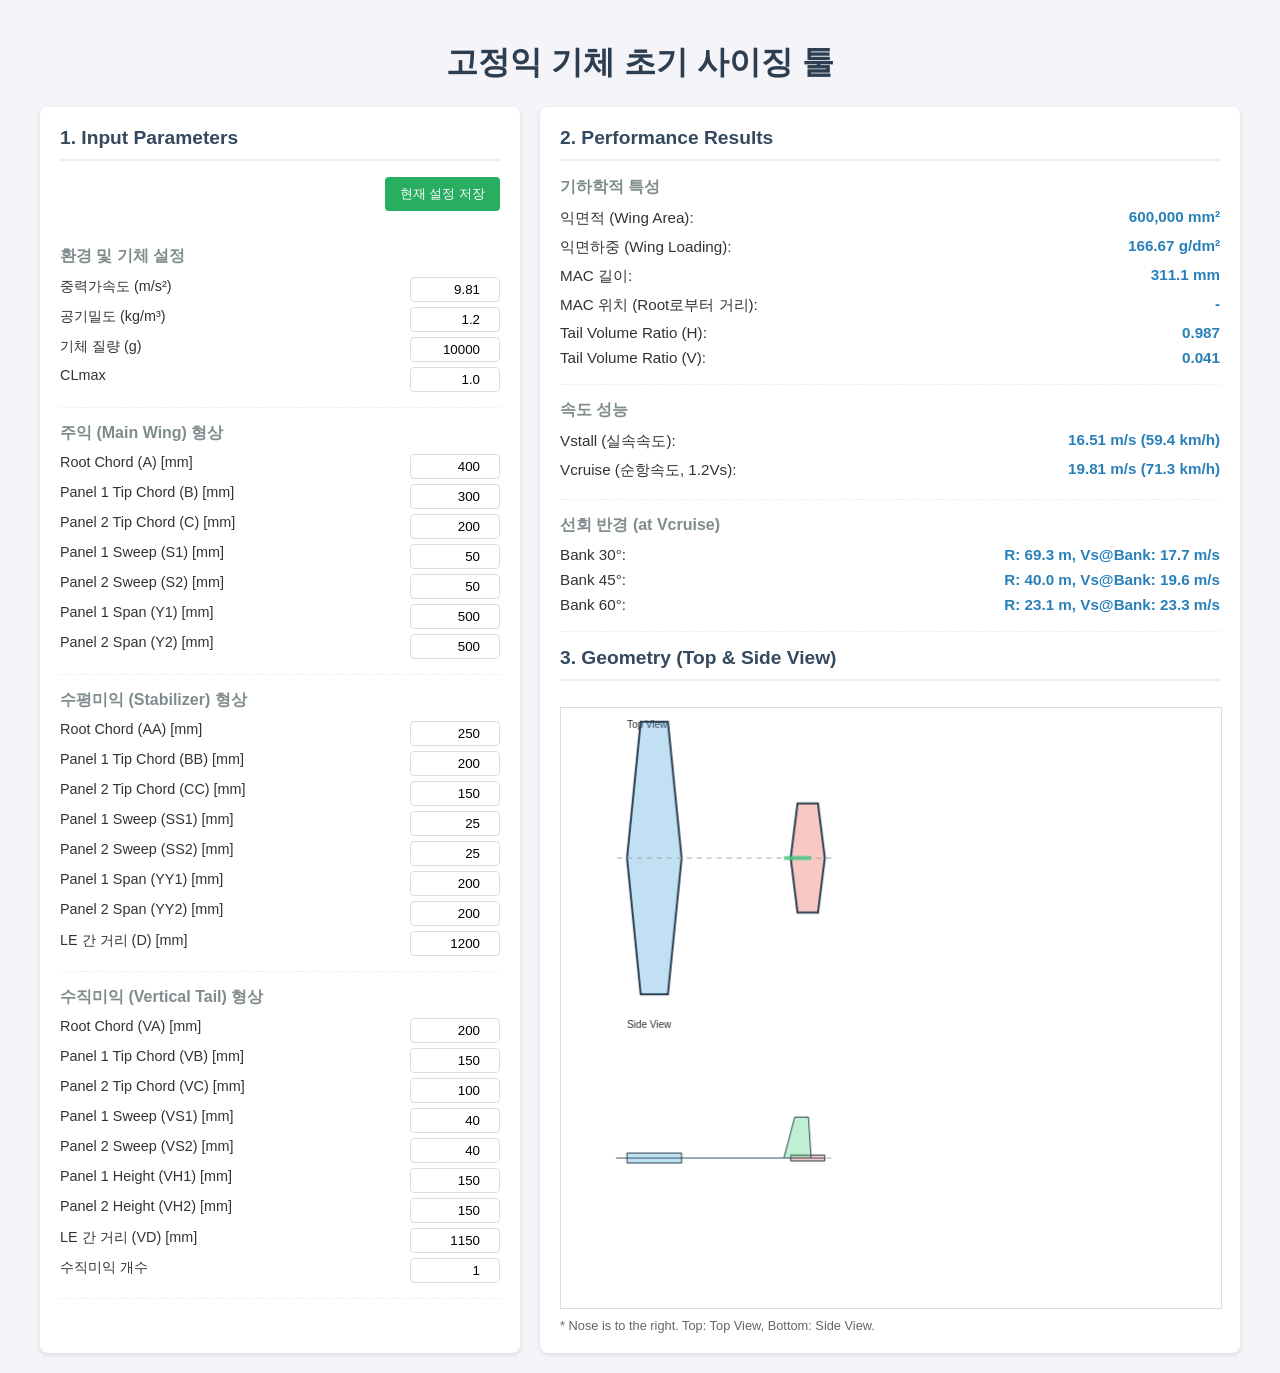
==== commit 28c9b0f9: "Update index.html" ====
--- a/index.html
+++ b/index.html
@@ -99,19 +99,16 @@
             gap: 8px;
             cursor: pointer;
             transition: background 0.2s;
+            user-select: none;
         }
         .model-chip:hover {
             background: #d0d0d0;
-        }
-        .model-chip span {
-            pointer-events: none;
         }
         .delete-btn {
             color: #e74c3c;
             font-weight: bold;
             cursor: pointer;
             padding: 0 4px;
-            pointer-events: auto;
         }
         .delete-btn:hover {
             color: #c0392b;
@@ -160,27 +157,37 @@
             <div class="input-group">
                 <h3>주익 (Main Wing) 형상</h3>
                 <label>Root Chord (A) [mm] <input type="number" id="wingRoot" value="400" step="1"></label>
-                <label>Tip Chord (B) [mm] <input type="number" id="wingTip" value="200" step="1"></label>
-                <label>Sweep Distance (S) [mm] <input type="number" id="wingSweep" value="100" step="1"></label>
-                <label>Half Span (Y) [mm] <input type="number" id="wingSpan" value="1000" step="1"></label>
+                <label>Panel 1 Tip Chord (B) [mm] <input type="number" id="wingMid" value="300" step="1"></label>
+                <label>Panel 2 Tip Chord (C) [mm] <input type="number" id="wingTip" value="200" step="1"></label>
+                <label>Panel 1 Sweep (S1) [mm] <input type="number" id="wingSweep1" value="50" step="1"></label>
+                <label>Panel 2 Sweep (S2) [mm] <input type="number" id="wingSweep2" value="50" step="1"></label>
+                <label>Panel 1 Span (Y1) [mm] <input type="number" id="wingSpan1" value="500" step="1"></label>
+                <label>Panel 2 Span (Y2) [mm] <input type="number" id="wingSpan2" value="500" step="1"></label>
             </div>
 
             <div class="input-group">
                 <h3>수평미익 (Stabilizer) 형상</h3>
                 <label>Root Chord (AA) [mm] <input type="number" id="stabRoot" value="250" step="1"></label>
-                <label>Tip Chord (BB) [mm] <input type="number" id="stabTip" value="150" step="1"></label>
-                <label>Sweep Distance (SS) [mm] <input type="number" id="stabSweep" value="50" step="1"></label>
-                <label>Half Span (YY) [mm] <input type="number" id="stabSpan" value="400" step="1"></label>
+                <label>Panel 1 Tip Chord (BB) [mm] <input type="number" id="stabMid" value="200" step="1"></label>
+                <label>Panel 2 Tip Chord (CC) [mm] <input type="number" id="stabTip" value="150" step="1"></label>
+                <label>Panel 1 Sweep (SS1) [mm] <input type="number" id="stabSweep1" value="25" step="1"></label>
+                <label>Panel 2 Sweep (SS2) [mm] <input type="number" id="stabSweep2" value="25" step="1"></label>
+                <label>Panel 1 Span (YY1) [mm] <input type="number" id="stabSpan1" value="200" step="1"></label>
+                <label>Panel 2 Span (YY2) [mm] <input type="number" id="stabSpan2" value="200" step="1"></label>
                 <label>LE 간 거리 (D) [mm] <input type="number" id="distLE" value="1200" step="1"></label>
             </div>
 
             <div class="input-group">
                 <h3>수직미익 (Vertical Tail) 형상</h3>
                 <label>Root Chord (VA) [mm] <input type="number" id="vStabRoot" value="200" step="1"></label>
-                <label>Tip Chord (VB) [mm] <input type="number" id="vStabTip" value="100" step="1"></label>
-                <label>Sweep Distance (VS) [mm] <input type="number" id="vStabSweep" value="80" step="1"></label>
-                <label>Height/Span (VH) [mm] <input type="number" id="vStabHeight" value="300" step="1"></label>
+                <label>Panel 1 Tip Chord (VB) [mm] <input type="number" id="vStabMid" value="150" step="1"></label>
+                <label>Panel 2 Tip Chord (VC) [mm] <input type="number" id="vStabTip" value="100" step="1"></label>
+                <label>Panel 1 Sweep (VS1) [mm] <input type="number" id="vStabSweep1" value="40" step="1"></label>
+                <label>Panel 2 Sweep (VS2) [mm] <input type="number" id="vStabSweep2" value="40" step="1"></label>
+                <label>Panel 1 Height (VH1) [mm] <input type="number" id="vStabHeight1" value="150" step="1"></label>
+                <label>Panel 2 Height (VH2) [mm] <input type="number" id="vStabHeight2" value="150" step="1"></label>
                 <label>LE 간 거리 (VD) [mm] <input type="number" id="vDistLE" value="1150" step="1"></label>
+                <label>수직미익 개수 <input type="number" id="vStabCount" value="1" step="1"></label>
             </div>
         </div>
 
@@ -256,7 +263,8 @@
             renderSavedModels();
         }
 
-        function deleteModel(index) {
+        function deleteModel(event, index) {
+            event.stopPropagation();
             if(!confirm("정말 삭제하시겠습니까?")) return;
             const savedModels = JSON.parse(localStorage.getItem(STORAGE_KEY) || '[]');
             savedModels.splice(index, 1);
@@ -284,12 +292,46 @@
             savedModels.forEach((model, index) => {
                 const chip = document.createElement('div');
                 chip.className = 'model-chip';
+                chip.onclick = () => loadModel(index);
                 chip.innerHTML = `
-                    <span onclick="loadModel(${index})">${model.name}</span>
-                    <span class="delete-btn" onclick="deleteModel(${index})">×</span>
+                    <span>${model.name}</span>
+                    <span class="delete-btn" onclick="deleteModel(event, ${index})">×</span>
                 `;
                 container.appendChild(chip);
             });
+        }
+
+        // Helper: Calculate Trapezoid Section Properties
+        function calcSection(root, tip, span, sweep) {
+            const area = (root + tip) * span / 2;
+            if (area <= 0) return { area: 0, mac: 0, macY: 0, macX: 0 };
+            
+            const mac = (2/3) * (root + tip - (root * tip) / (root + tip));
+            const macY = (span / 3) * ((root + 2 * tip) / (root + tip));
+            const macX = (sweep / span) * macY; // LE of MAC relative to section root LE
+            
+            return { area, mac, macY, macX };
+        }
+
+        // Helper: Combine two sections
+        function combineSections(root, mid, tip, s1, s2, y1, y2) {
+            const sec1 = calcSection(root, mid, y1, s1);
+            const sec2 = calcSection(mid, tip, y2, s2);
+            
+            const totalArea = sec1.area + sec2.area;
+            if (totalArea <= 0) return { area: 0, mac: 0, macY: 0, acX: 0 };
+
+            // MAC Length weighted by area
+            const mac = (sec1.mac * sec1.area + sec2.mac * sec2.area) / totalArea;
+
+            // Aerodynamic Center X (relative to Root LE)
+            // AC is at 0.25 * MAC from LE of MAC
+            const ac1 = sec1.macX + 0.25 * sec1.mac;
+            const ac2 = s1 + sec2.macX + 0.25 * sec2.mac; // Offset by S1
+            
+            const acX = (ac1 * sec1.area + ac2 * sec2.area) / totalArea;
+            
+            return { area: totalArea, mac, acX };
         }
 
         function calculateAll() {
@@ -300,87 +342,69 @@
             const clmax = getValue('clmax');
 
             // mm 단위 입력
+            // Wing
             const A = getValue('wingRoot');
-            const B = getValue('wingTip');
-            const S = getValue('wingSweep');
-            const Y = getValue('wingSpan');
-
+            const B = getValue('wingMid');
+            const C = getValue('wingTip');
+            const S1 = getValue('wingSweep1');
+            const S2 = getValue('wingSweep2');
+            const Y1 = getValue('wingSpan1');
+            const Y2 = getValue('wingSpan2');
+
+            // Stab
             const AA = getValue('stabRoot');
-            const BB = getValue('stabTip');
-            const SS = getValue('stabSweep');
-            const YY = getValue('stabSpan');
+            const BB = getValue('stabMid');
+            const CC = getValue('stabTip');
+            const SS1 = getValue('stabSweep1');
+            const SS2 = getValue('stabSweep2');
+            const YY1 = getValue('stabSpan1');
+            const YY2 = getValue('stabSpan2');
             const D = getValue('distLE');
 
+            // VStab
             const VA = getValue('vStabRoot');
-            const VB = getValue('vStabTip');
-            const VS = getValue('vStabSweep');
-            const VH = getValue('vStabHeight');
+            const VB = getValue('vStabMid');
+            const VC = getValue('vStabTip');
+            const VS1 = getValue('vStabSweep1');
+            const VS2 = getValue('vStabSweep2');
+            const VH1 = getValue('vStabHeight1');
+            const VH2 = getValue('vStabHeight2');
             const VD = getValue('vDistLE');
+            const vStabCount = getValue('vStabCount');
 
             // SI 단위 변환 (계산용)
             const mass_kg = mass_g / 1000;
-            const A_m = A / 1000;
-            const B_m = B / 1000;
-            const Y_m = Y / 1000;
-            const wingArea_m2 = (A_m + B_m) * Y_m; // Half span * (Root+Tip) is full area? No.
-            // Trapezoid Area = (a+b)/2 * h.
-            // Wing Area (Full) = 2 * ((A+B)/2 * Y) = (A+B)*Y. Correct.
 
             // 2. 기하학적 계산 (주익)
-            const wingArea_mm2 = (A + B) * Y;
+            const wingRes = combineSections(A, B, C, S1, S2, Y1, Y2);
+            const wingArea_mm2 = wingRes.area * 2; // Both sides
             const wingArea_dm2 = wingArea_mm2 / 10000;
+            const wingArea_m2 = wingArea_mm2 / 1000000;
             
             // 익면하중 = Mass(g) / Area(dm2)
             const wingLoading = wingArea_dm2 > 0 ? mass_g / wingArea_dm2 : 0;
 
-            // MAC (Mean Aerodynamic Chord)
-            // Formula: (2/3) * (A + B - (A*B)/(A+B))
-            let mac = 0;
-            if (A + B > 0) {
-                mac = (2/3) * (A + B - (A * B) / (A + B));
-            }
-
-            // MAC 위치 (Spanwise location from root, y_mac)
-            // y_mac = (Y/3) * ((A + 2B) / (A + B))
-            let macY = 0;
-            if (A + B > 0) {
-                macY = (Y / 3) * ((A + 2 * B) / (A + B));
-            }
+            const mac = wingRes.mac;
+            // MAC Y position is not strictly needed for basic sizing but good for viz. 
+            // Simplified Y for display:
+            const macY = (wingRes.area > 0) ? (Y1 + Y2)/2 : 0; // Just a placeholder for display if needed, or remove
 
             // Tail Volume Coefficients
-            // Need MAC of Wing (mac), Wing Area (wingArea_mm2), Wing Span (b = 2*Y)
-            // Need H-Tail Area, V-Tail Area
-            // Need Moment Arms (AC to AC)
-            
-            // Wing AC X position (relative to Wing Root LE)
-            // X_AC_w = X_LE_mac + 0.25 * mac
-            // X_LE_mac = (S / Y) * macY
-            const x_ac_w = (Y > 0) ? (S / Y) * macY + 0.25 * mac : 0;
+            const x_ac_w = wingRes.acX;
 
             // H-Tail Area & AC
-            const hTailArea_mm2 = (AA + BB) * YY;
-            let h_mac = 0, h_macY = 0;
-            if (AA + BB > 0) {
-                h_mac = (2/3) * (AA + BB - (AA * BB) / (AA + BB));
-                h_macY = (YY / 3) * ((AA + 2 * BB) / (AA + BB));
-            }
-            // H-Tail AC X position (relative to Wing Root LE)
-            // H-Tail Root LE is at D.
-            const x_ac_h = D + ((YY > 0) ? (SS / YY) * h_macY : 0) + 0.25 * h_mac;
+            const stabRes = combineSections(AA, BB, CC, SS1, SS2, YY1, YY2);
+            const hTailArea_mm2 = stabRes.area * 2;
+            const x_ac_h = D + stabRes.acX;
             const l_h = x_ac_h - x_ac_w;
 
             // V-Tail Area & AC
-            // V-Tail is single surface usually. Area = (VA+VB)/2 * VH * 1 (if single).
-            // Assuming standard single vertical tail.
-            const vTailArea_mm2 = (VA + VB) / 2 * VH; 
-            let v_mac = 0, v_macZ = 0; // v_macZ is height wise
-            if (VA + VB > 0) {
-                v_mac = (2/3) * (VA + VB - (VA * VB) / (VA + VB));
-                v_macZ = (VH / 3) * ((VA + 2 * VB) / (VA + VB));
-            }
-            // V-Tail AC X position
-            const x_ac_v = VD + ((VH > 0) ? (VS / VH) * v_macZ : 0) + 0.25 * v_mac;
+            const vStabRes = combineSections(VA, VB, VC, VS1, VS2, VH1, VH2);
+            const vTailArea_mm2 = vStabRes.area * vStabCount;
+            const x_ac_v = VD + vStabRes.acX;
             const l_v = x_ac_v - x_ac_w;
+
+            const wingSpanTotal = (Y1 + Y2) * 2;
 
             // Coefficients
             // V_H = (S_H * l_H) / (S_W * mac)
@@ -389,10 +413,10 @@
                 VH_ratio = (hTailArea_mm2 * l_h) / (wingArea_mm2 * mac);
             }
 
-            // V_V = (S_V * l_V) / (S_W * b)  where b = 2*Y
+            // V_V = (S_V * l_V) / (S_W * b)
             let VV_ratio = 0;
-            if (wingArea_mm2 > 0 && Y > 0) {
-                VV_ratio = (vTailArea_mm2 * l_v) / (wingArea_mm2 * (2 * Y));
+            if (wingArea_mm2 > 0 && wingSpanTotal > 0) {
+                VV_ratio = (vTailArea_mm2 * l_v) / (wingArea_mm2 * wingSpanTotal);
             }
 
             // 3. 속도 계산
@@ -425,7 +449,7 @@
             document.getElementById('resArea').innerText = wingArea_mm2.toLocaleString() + " mm²";
             document.getElementById('resLoading').innerText = wingLoading.toFixed(2) + " g/dm²";
             document.getElementById('resMAC').innerText = mac.toFixed(1) + " mm";
-            document.getElementById('resMACPos').innerText = macY.toFixed(1) + " mm";
+            document.getElementById('resMACPos').innerText = "-"; // Multi-section MAC Y is complex to display simply
             document.getElementById('resVH').innerText = VH_ratio.toFixed(3);
             document.getElementById('resVV').innerText = VV_ratio.toFixed(3);
 
@@ -442,10 +466,14 @@
             document.getElementById('resR60').innerText = formatTurn(info60);
 
             // 6. 형상 그리기
-            drawAircraft(A, B, S, Y, AA, BB, SS, YY, D, VA, VB, VS, VH, VD);
-        }
-
-        function drawAircraft(A, B, S, Y, AA, BB, SS, YY, D, VA, VB, VS, VH, VD) {
+            const wing = { A, B, C, S1, S2, Y1, Y2 };
+            const stab = { A: AA, B: BB, C: CC, S1: SS1, S2: SS2, Y1: YY1, Y2: YY2, D };
+            const vstab = { A: VA, B: VB, C: VC, S1: VS1, S2: VS2, Y1: VH1, Y2: VH2, D: VD };
+            
+            drawAircraft(wing, stab, vstab);
+        }
+
+        function drawAircraft(w, s, v) {
             // 캔버스 크기 조정 (DPI 대응)
             const dpr = window.devicePixelRatio || 1;
             const rect = canvas.getBoundingClientRect();
@@ -462,12 +490,12 @@
             const viewHeight = height / 2;
             
             // 좌표계 설정
-            // 전체 길이(X): Max(A, S+B, D+AA, D+SS+BB, VD+VA, VD+VS+VB)
-            const maxX = Math.max(A, S+B, D+AA, D+SS+BB, VD+VA, VD+VS+VB);
-            // Top View 폭(Y): Max(Y, YY) * 2
-            const maxY_Top = Math.max(Y, YY) * 2;
-            // Side View 높이(Z): Max(VH) (plus some wing thickness assumption?)
-            const maxZ_Side = Math.max(VH, 100); // Minimum height for visibility
+            // 전체 길이(X)
+            const maxX = Math.max(w.A, w.S1+w.S2+w.C, s.D+s.A, s.D+s.S1+s.S2+s.C, v.D+v.A, v.D+v.S1+v.S2+v.C);
+            // Top View 폭(Y)
+            const maxY_Top = Math.max(w.Y1+w.Y2, s.Y1+s.Y2) * 2;
+            // Side View 높이(Z)
+            const maxZ_Side = Math.max(v.Y1+v.Y2, 100); 
             
             // Scale calculation to fit both views
             const padding = 0.1;
@@ -510,13 +538,17 @@
             ctx.beginPath();
             // 오른쪽 날개
             ctx.moveTo(0 * scale, 0); // Root LE
-            ctx.lineTo(S * scale, -Y * scale); // Tip LE
-            ctx.lineTo((S + B) * scale, -Y * scale); // Tip TE
-            ctx.lineTo(A * scale, 0); // Root TE
+            ctx.lineTo(w.S1 * scale, -w.Y1 * scale); // Mid LE
+            ctx.lineTo((w.S1 + w.S2) * scale, -(w.Y1 + w.Y2) * scale); // Tip LE
+            ctx.lineTo((w.S1 + w.S2 + w.C) * scale, -(w.Y1 + w.Y2) * scale); // Tip TE
+            ctx.lineTo((w.S1 + w.B) * scale, -w.Y1 * scale); // Mid TE
+            ctx.lineTo(w.A * scale, 0); // Root TE
             // 왼쪽 날개 (대칭)
-            ctx.lineTo((S + B) * scale, Y * scale); // Tip TE
-            ctx.lineTo(S * scale, Y * scale); // Tip LE
-            ctx.lineTo(0 * scale, 0); // Root LE
+            ctx.lineTo((w.S1 + w.B) * scale, w.Y1 * scale); 
+            ctx.lineTo((w.S1 + w.S2 + w.C) * scale, (w.Y1 + w.Y2) * scale); 
+            ctx.lineTo((w.S1 + w.S2) * scale, (w.Y1 + w.Y2) * scale); 
+            ctx.lineTo(w.S1 * scale, w.Y1 * scale); 
+            ctx.lineTo(0 * scale, 0); 
             
             ctx.fill();
             ctx.stroke();
@@ -525,31 +557,28 @@
             ctx.fillStyle = "rgba(231, 76, 60, 0.3)";
             ctx.beginPath();
             // 오른쪽 미익
-            ctx.moveTo(D * scale, 0); // Root LE
-            ctx.lineTo((D + SS) * scale, -YY * scale); // Tip LE
-            ctx.lineTo((D + SS + BB) * scale, -YY * scale); // Tip TE
-            ctx.lineTo((D + AA) * scale, 0); // Root TE
+            ctx.moveTo(s.D * scale, 0); 
+            ctx.lineTo((s.D + s.S1) * scale, -s.Y1 * scale); 
+            ctx.lineTo((s.D + s.S1 + s.S2) * scale, -(s.Y1 + s.Y2) * scale); 
+            ctx.lineTo((s.D + s.S1 + s.S2 + s.C) * scale, -(s.Y1 + s.Y2) * scale); 
+            ctx.lineTo((s.D + s.S1 + s.B) * scale, -s.Y1 * scale); 
+            ctx.lineTo((s.D + s.A) * scale, 0); 
             // 왼쪽 미익
-            ctx.lineTo((D + SS + BB) * scale, YY * scale); // Tip TE
-            ctx.lineTo((D + SS) * scale, YY * scale); // Tip LE
-            ctx.lineTo(D * scale, 0); // Root LE
+            ctx.lineTo((s.D + s.S1 + s.B) * scale, s.Y1 * scale); 
+            ctx.lineTo((s.D + s.S1 + s.S2 + s.C) * scale, (s.Y1 + s.Y2) * scale); 
+            ctx.lineTo((s.D + s.S1 + s.S2) * scale, (s.Y1 + s.Y2) * scale); 
+            ctx.lineTo((s.D + s.S1) * scale, s.Y1 * scale); 
+            ctx.lineTo(s.D * scale, 0); 
 
             ctx.fill();
             ctx.stroke();
 
             // --- V-Tail (Top View - just a line or thin rect) ---
-            // Assuming V-Tail is on centerline
-            ctx.fillStyle = "rgba(46, 204, 113, 0.5)";
-            ctx.beginPath();
-            ctx.moveTo(VD * scale, -2);
-            ctx.lineTo((VD + VS) * scale, -2); // Tip LE projection? No, just root to tip projection
-            // Actually top view of V-tail is a line if vertical.
-            // Let's draw it as a thick line.
             ctx.lineWidth = 4;
             ctx.strokeStyle = "rgba(46, 204, 113, 0.8)";
             ctx.beginPath();
-            ctx.moveTo(VD * scale, 0);
-            ctx.lineTo((VD + VA) * scale, 0); // Root chord
+            ctx.moveTo(v.D * scale, 0);
+            ctx.lineTo((v.D + v.A) * scale, 0); // Root chord
             ctx.stroke();
             ctx.lineWidth = 2;
             ctx.strokeStyle = "#2c3e50";
@@ -590,15 +619,14 @@
             ctx.fillStyle = "rgba(52, 152, 219, 0.3)";
             ctx.strokeStyle = "#2c3e50";
             ctx.beginPath();
-            // Draw Root Chord profile
-            ctx.rect(0, -5, A * scale, 10); // Simplified thickness
+            ctx.rect(0, -5, w.A * scale, 10); // Simplified thickness
             ctx.fill();
             ctx.stroke();
 
             // H-Tail (Side Profile)
             ctx.fillStyle = "rgba(231, 76, 60, 0.3)";
             ctx.beginPath();
-            ctx.rect(D * scale, -3, AA * scale, 6);
+            ctx.rect(s.D * scale, -3, s.A * scale, 6);
             ctx.fill();
             ctx.stroke();
 
@@ -606,10 +634,12 @@
             // Trapezoid standing up
             ctx.fillStyle = "rgba(46, 204, 113, 0.3)";
             ctx.beginPath();
-            ctx.moveTo(VD * scale, 0); // Root LE
-            ctx.lineTo((VD + VS) * scale, -VH * scale); // Tip LE (Up is negative Y in canvas)
-            ctx.lineTo((VD + VS + VB) * scale, -VH * scale); // Tip TE
-            ctx.lineTo((VD + VA) * scale, 0); // Root TE
+            ctx.moveTo(v.D * scale, 0); // Root LE
+            ctx.lineTo((v.D + v.S1) * scale, -v.Y1 * scale); // Mid LE
+            ctx.lineTo((v.D + v.S1 + v.S2) * scale, -(v.Y1 + v.Y2) * scale); // Tip LE
+            ctx.lineTo((v.D + v.S1 + v.S2 + v.C) * scale, -(v.Y1 + v.Y2) * scale); // Tip TE
+            ctx.lineTo((v.D + v.S1 + v.B) * scale, -v.Y1 * scale); // Mid TE
+            ctx.lineTo((v.D + v.A) * scale, 0); // Root TE
             ctx.closePath();
             ctx.fill();
             ctx.stroke();
@@ -618,8 +648,8 @@
             ctx.strokeStyle = "#34495e";
             ctx.lineWidth = 1;
             ctx.beginPath();
-            ctx.moveTo(-A*0.2 * scale, 0); // Nose
-            ctx.lineTo(Math.max(D+AA, VD+VA) * scale, 0); // Tail
+            ctx.moveTo(-w.A*0.2 * scale, 0); // Nose
+            ctx.lineTo(Math.max(s.D+s.A, v.D+v.A) * scale, 0); // Tail
             ctx.stroke();
 
             ctx.restore();
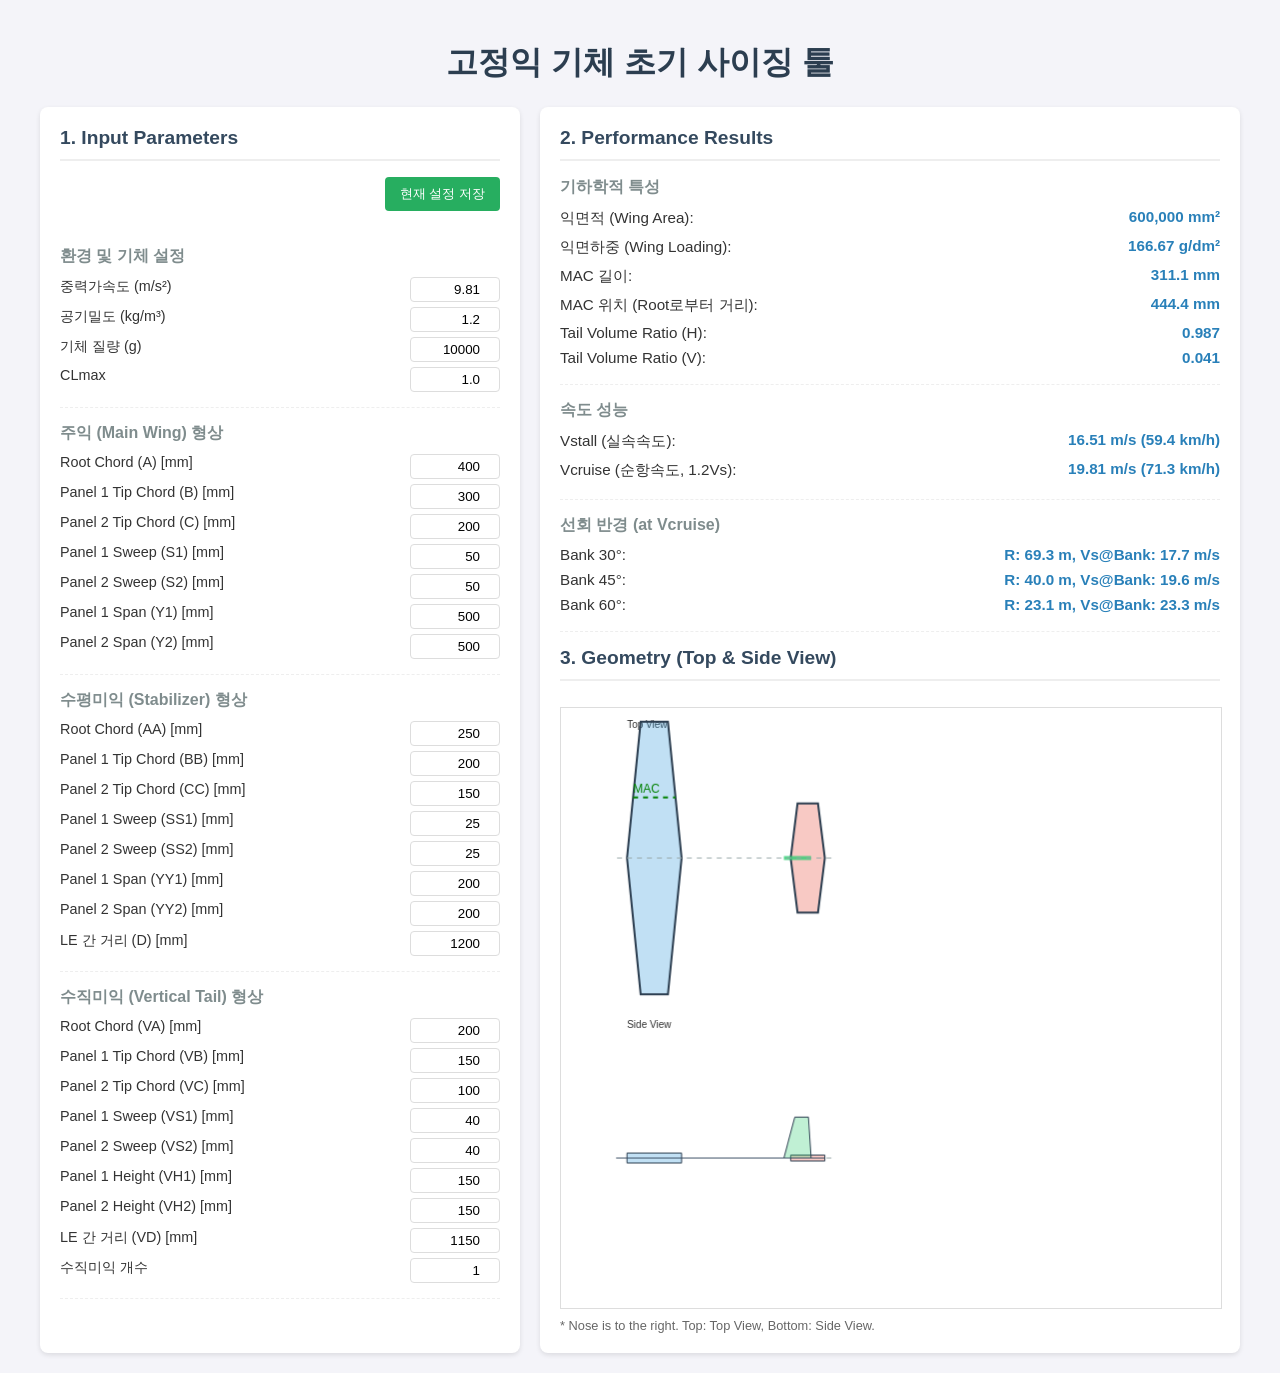
==== commit cb0530ca: "Enhance MAC calculations and drawing in index.html Added MAC Y position calculation and updated draw" ====
--- a/index.html
+++ b/index.html
@@ -331,7 +331,10 @@
             
             const acX = (ac1 * sec1.area + ac2 * sec2.area) / totalArea;
             
-            return { area: totalArea, mac, acX };
+            // MAC Y Position (Area weighted approximation)
+            const macY = (sec1.macY * sec1.area + (y1 + sec2.macY) * sec2.area) / totalArea;
+            
+            return { area: totalArea, mac, acX, macY };
         }
 
         function calculateAll() {
@@ -385,9 +388,7 @@
             const wingLoading = wingArea_dm2 > 0 ? mass_g / wingArea_dm2 : 0;
 
             const mac = wingRes.mac;
-            // MAC Y position is not strictly needed for basic sizing but good for viz. 
-            // Simplified Y for display:
-            const macY = (wingRes.area > 0) ? (Y1 + Y2)/2 : 0; // Just a placeholder for display if needed, or remove
+            const macY = wingRes.macY;
 
             // Tail Volume Coefficients
             const x_ac_w = wingRes.acX;
@@ -449,7 +450,7 @@
             document.getElementById('resArea').innerText = wingArea_mm2.toLocaleString() + " mm²";
             document.getElementById('resLoading').innerText = wingLoading.toFixed(2) + " g/dm²";
             document.getElementById('resMAC').innerText = mac.toFixed(1) + " mm";
-            document.getElementById('resMACPos').innerText = "-"; // Multi-section MAC Y is complex to display simply
+            document.getElementById('resMACPos').innerText = macY.toFixed(1) + " mm";
             document.getElementById('resVH').innerText = VH_ratio.toFixed(3);
             document.getElementById('resVV').innerText = VV_ratio.toFixed(3);
 
@@ -470,10 +471,10 @@
             const stab = { A: AA, B: BB, C: CC, S1: SS1, S2: SS2, Y1: YY1, Y2: YY2, D };
             const vstab = { A: VA, B: VB, C: VC, S1: VS1, S2: VS2, Y1: VH1, Y2: VH2, D: VD };
             
-            drawAircraft(wing, stab, vstab);
-        }
-
-        function drawAircraft(w, s, v) {
+            drawAircraft(wing, stab, vstab, wingRes);
+        }
+
+        function drawAircraft(w, s, v, wingRes) {
             // 캔버스 크기 조정 (DPI 대응)
             const dpr = window.devicePixelRatio || 1;
             const rect = canvas.getBoundingClientRect();
@@ -594,6 +595,25 @@
             ctx.lineTo(maxX * scale + 10, 0);
             ctx.stroke();
 
+            // Draw MAC (Main Wing)
+            if (wingRes && wingRes.area > 0) {
+                const mac = wingRes.mac;
+                const acX = wingRes.acX;
+                const macY = wingRes.macY;
+                const macLE = acX - 0.25 * mac;
+
+                ctx.strokeStyle = "green";
+                ctx.lineWidth = 2;
+                ctx.beginPath();
+                ctx.moveTo(macLE * scale, -macY * scale);
+                ctx.lineTo((macLE + mac) * scale, -macY * scale);
+                ctx.stroke();
+                
+                ctx.fillStyle = "green";
+                ctx.font = "12px Arial";
+                ctx.fillText("MAC", macLE * scale, -macY * scale - 5);
+            }
+
             ctx.restore();
 
             // --- Draw Side View ---
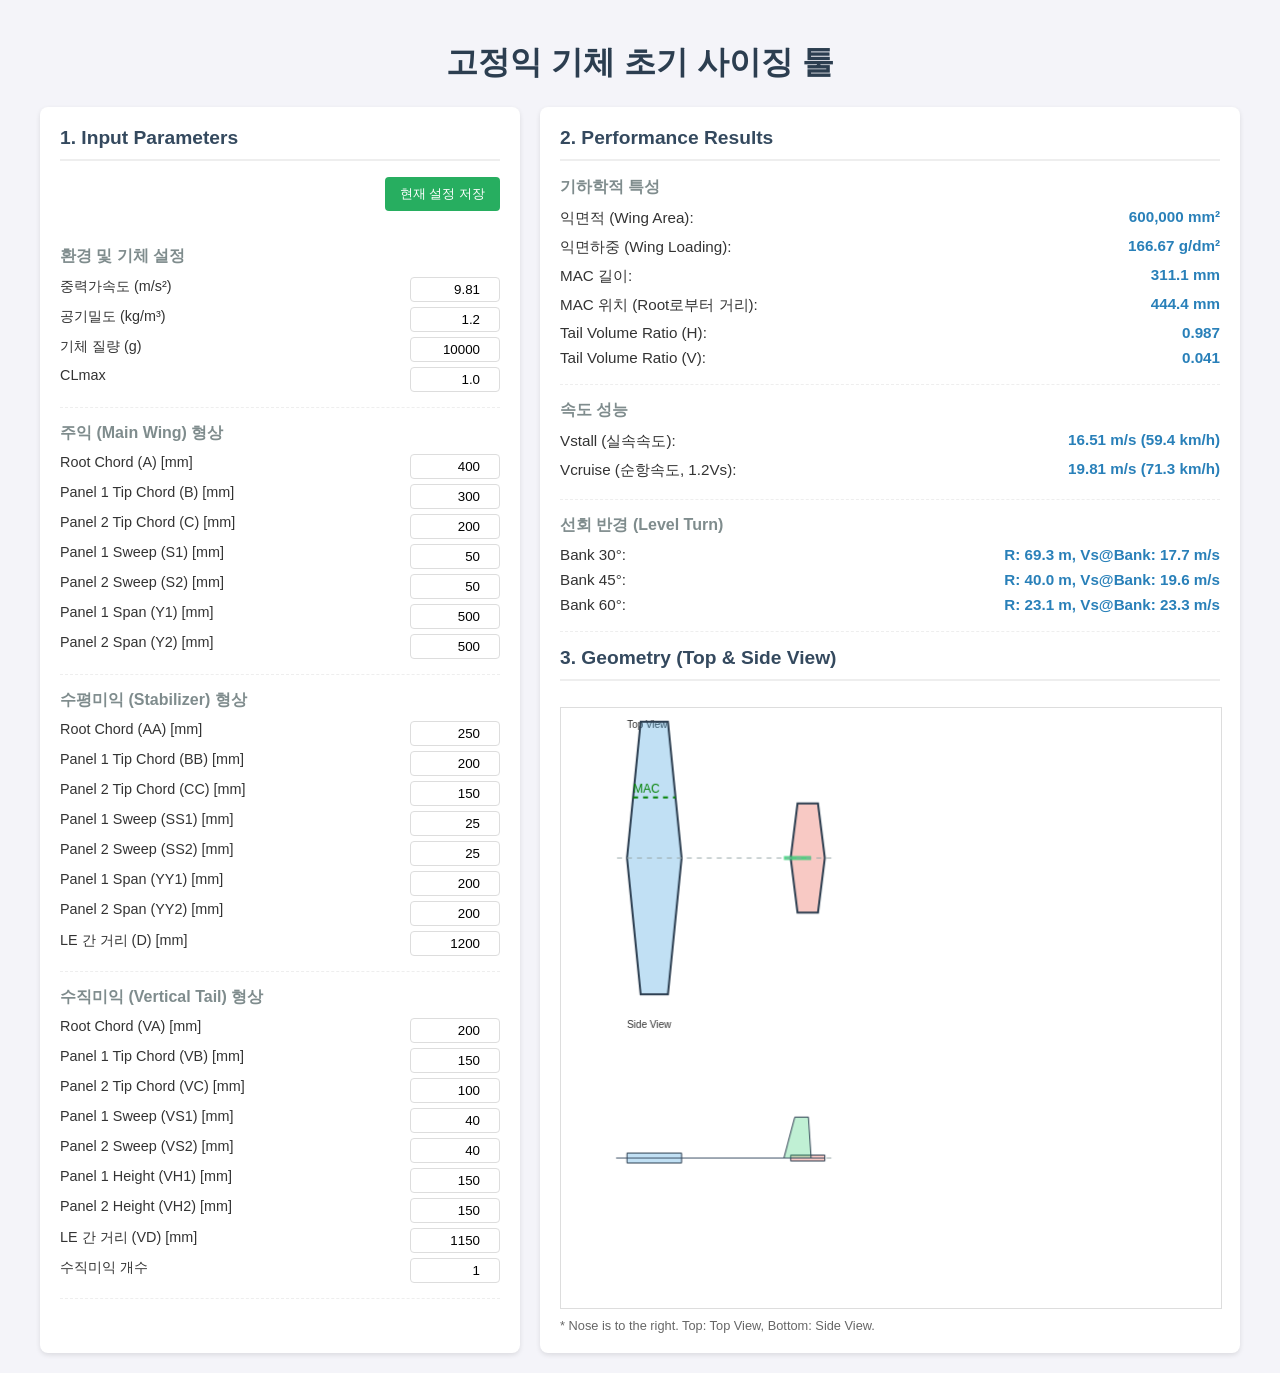
==== commit d9923da1: "Update index.html" ====
--- a/index.html
+++ b/index.html
@@ -212,7 +212,7 @@
             </div>
 
             <div class="input-group">
-                <h3>선회 반경 (at Vcruise)</h3>
+                <h3>선회 반경 (Level Turn)</h3>
                 <div class="result-item"><span>Bank 30°:</span> <span id="resR30" class="result-value">-</span></div>
                 <div class="result-item"><span>Bank 45°:</span> <span id="resR45" class="result-value">-</span></div>
                 <div class="result-item"><span>Bank 60°:</span> <span id="resR60" class="result-value">-</span></div>
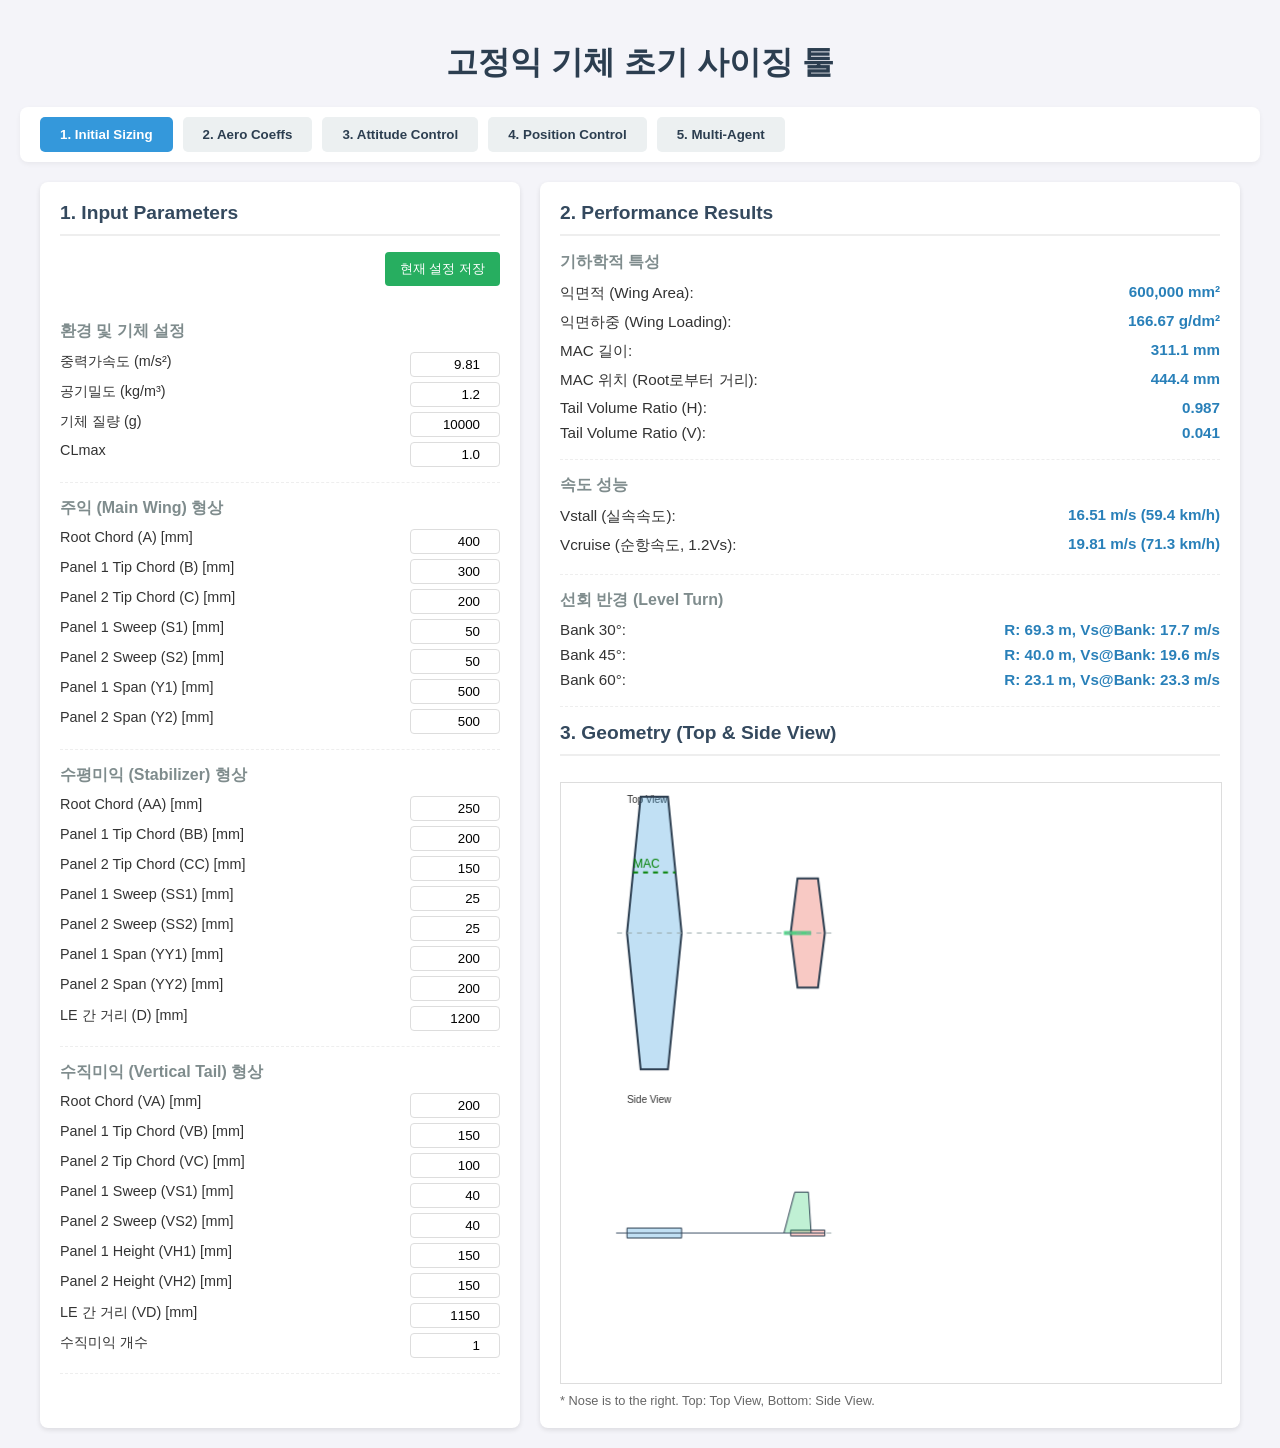
==== commit 4bc059b3: "Add navigation tabs and implement phase structure for aircraft sizing tool" ====
--- a/index.html
+++ b/index.html
@@ -128,12 +128,57 @@
         button.save-btn:hover {
             background-color: #219150;
         }
+        /* Navigation Tabs */
+        .nav-bar {
+            display: flex;
+            background: #fff;
+            padding: 10px 20px;
+            margin-bottom: 20px;
+            border-radius: 8px;
+            box-shadow: 0 2px 5px rgba(0,0,0,0.05);
+            gap: 10px;
+            flex-wrap: wrap;
+        }
+        .nav-btn {
+            padding: 10px 20px;
+            border: none;
+            background: #ecf0f1;
+            color: #2c3e50;
+            border-radius: 5px;
+            cursor: pointer;
+            font-weight: bold;
+            transition: all 0.2s;
+        }
+        .nav-btn:hover {
+            background: #dfe6e9;
+        }
+        .nav-btn.active {
+            background: #3498db;
+            color: white;
+        }
+        .phase-wrapper {
+            display: none;
+        }
+        .phase-wrapper.active {
+            display: block;
+        }
     </style>
 </head>
 <body>
 
     <h1>고정익 기체 초기 사이징 툴</h1>
 
+    <!-- Navigation -->
+    <div class="nav-bar">
+        <button class="nav-btn active" onclick="setPhase(1)">1. Initial Sizing</button>
+        <button class="nav-btn" onclick="setPhase(2)">2. Aero Coeffs</button>
+        <button class="nav-btn" onclick="setPhase(3)">3. Attitude Control</button>
+        <button class="nav-btn" onclick="setPhase(4)">4. Position Control</button>
+        <button class="nav-btn" onclick="setPhase(5)">5. Multi-Agent</button>
+    </div>
+
+    <!-- Phase 1: Initial Sizing -->
+    <div id="phase1" class="phase-wrapper active">
     <div class="container">
         <!-- 입력 패널 -->
         <div class="panel">
@@ -223,6 +268,98 @@
             <div class="note">* Nose is to the right. Top: Top View, Bottom: Side View.</div>
         </div>
     </div>
+    </div>
+
+    <!-- Phase 2: Aerodynamic Coefficients -->
+    <div id="phase2" class="phase-wrapper">
+        <div class="container">
+            <div class="panel">
+                <h2>2. Aerodynamic Coefficients</h2>
+                <div class="input-group">
+                    <h3>기본 공력 계수</h3>
+                    <p class="note">Phase 1의 형상 정보를 기반으로 합니다.</p>
+                    <label>Oswald Efficiency (e) <input type="number" id="aero_e" value="0.85" step="0.01"></label>
+                    <label>Zero-Lift Drag (CD0) <input type="number" id="aero_cd0" value="0.02" step="0.001"></label>
+                    <label>Lift Slope (CLa) [/rad] <input type="number" id="aero_cla" value="6.28" step="0.1"></label>
+                </div>
+                <div class="input-group">
+                    <h3>모멘트 계수</h3>
+                    <label>Pitch Moment (Cm0) <input type="number" id="aero_cm0" value="-0.05" step="0.01"></label>
+                    <label>Cm_alpha <input type="number" id="aero_cma" value="-0.5" step="0.1"></label>
+                </div>
+            </div>
+            <div class="panel">
+                <h2>Aerodynamic Analysis</h2>
+                <div class="result-item"><span>Aspect Ratio (AR):</span> <span id="resAR" class="result-value">-</span></div>
+                <div class="result-item"><span>K Factor:</span> <span id="resK" class="result-value">-</span></div>
+                <div class="result-item"><span>(L/D)max:</span> <span id="resLDmax" class="result-value">-</span></div>
+            </div>
+        </div>
+    </div>
+
+    <!-- Phase 3: Attitude Control -->
+    <div id="phase3" class="phase-wrapper">
+        <div class="container">
+            <div class="panel">
+                <h2>3. Attitude Control (Inner Loop)</h2>
+                <div class="input-group">
+                    <h3>Roll Controller (PID)</h3>
+                    <label>P Gain <input type="number" id="att_roll_p" value="1.0" step="0.1"></label>
+                    <label>I Gain <input type="number" id="att_roll_i" value="0.1" step="0.01"></label>
+                    <label>D Gain <input type="number" id="att_roll_d" value="0.2" step="0.01"></label>
+                </div>
+                <div class="input-group">
+                    <h3>Pitch Controller (PID)</h3>
+                    <label>P Gain <input type="number" id="att_pitch_p" value="1.5" step="0.1"></label>
+                    <label>I Gain <input type="number" id="att_pitch_i" value="0.2" step="0.01"></label>
+                    <label>D Gain <input type="number" id="att_pitch_d" value="0.3" step="0.01"></label>
+                </div>
+            </div>
+            <div class="panel">
+                <h2>Response Simulation</h2>
+                <div class="note">Step Response Simulation Placeholder</div>
+                <canvas id="attCanvas" style="height: 300px;"></canvas>
+            </div>
+        </div>
+    </div>
+
+    <!-- Phase 4: Position Control -->
+    <div id="phase4" class="phase-wrapper">
+        <div class="container">
+            <div class="panel">
+                <h2>4. Position Control (Outer Loop)</h2>
+                <div class="input-group">
+                    <h3>Navigation Parameters</h3>
+                    <label>Cruise Speed (m/s) <input type="number" id="pos_speed" value="15" step="1"></label>
+                    <label>Turn Radius (m) <input type="number" id="pos_radius" value="30" step="5"></label>
+                    <label>Waypoint Acceptance (m) <input type="number" id="pos_wp_dist" value="10" step="1"></label>
+                </div>
+            </div>
+            <div class="panel">
+                <h2>Path Planning</h2>
+                <div class="note">Map / Waypoint View Placeholder</div>
+            </div>
+        </div>
+    </div>
+
+    <!-- Phase 5: Multi Agent -->
+    <div id="phase5" class="phase-wrapper">
+        <div class="container">
+            <div class="panel">
+                <h2>5. Multi-Agent Coordination</h2>
+                <div class="input-group">
+                    <h3>Swarm Settings</h3>
+                    <label>Number of Agents <input type="number" id="ma_count" value="3" step="1"></label>
+                    <label>Separation Dist (m) <input type="number" id="ma_sep" value="50" step="5"></label>
+                    <label>Formation Type <input type="text" id="ma_form" value="V-Shape" style="width:80px; text-align:right;"></label>
+                </div>
+            </div>
+            <div class="panel">
+                <h2>Swarm Status</h2>
+                <div class="note">Communication Topology Placeholder</div>
+            </div>
+        </div>
+    </div>
 
     <script>
         // 모든 입력 요소 가져오기
@@ -233,7 +370,7 @@
 
         // 이벤트 리스너 등록 (값이 바뀌면 자동 계산)
         inputs.forEach(input => {
-            input.addEventListener('input', calculateAll);
+            input.addEventListener('input', handleInput);
         });
 
         // 초기 실행
@@ -241,6 +378,26 @@
             renderSavedModels();
             calculateAll();
         };
+
+        function handleInput() {
+            // 현재 활성화된 탭에 따라 필요한 계산 수행
+            calculateAll(); // Phase 1 & Global
+            calculateAero(); // Phase 2
+        }
+
+        function setPhase(phaseNum) {
+            // Hide all phases
+            document.querySelectorAll('.phase-wrapper').forEach(el => el.classList.remove('active'));
+            document.querySelectorAll('.nav-btn').forEach(el => el.classList.remove('active'));
+            
+            // Show selected phase
+            document.getElementById('phase' + phaseNum).classList.add('active');
+            // Update button style (assuming buttons are in order)
+            document.querySelectorAll('.nav-btn')[phaseNum - 1].classList.add('active');
+
+            // Refresh calculations if needed
+            if(phaseNum === 2) calculateAero();
+        }
 
         function getValue(id) {
             return parseFloat(document.getElementById(id).value) || 0;
@@ -379,6 +536,7 @@
             const mass_kg = mass_g / 1000;
 
             // 2. 기하학적 계산 (주익)
+            // 이 데이터는 전역적으로 접근 가능하도록 저장하거나 DOM에 유지됩니다.
             const wingRes = combineSections(A, B, C, S1, S2, Y1, Y2);
             const wingArea_mm2 = wingRes.area * 2; // Both sides
             const wingArea_dm2 = wingArea_mm2 / 10000;
@@ -472,6 +630,33 @@
             const vstab = { A: VA, B: VB, C: VC, S1: VS1, S2: VS2, Y1: VH1, Y2: VH2, D: VD };
             
             drawAircraft(wing, stab, vstab, wingRes);
+
+            // Phase 2를 위한 데이터 속성 저장 (DOM 요소에 임시 저장)
+            document.body.setAttribute('data-ar', (wingSpanTotal*wingSpanTotal / wingArea_mm2).toString());
+        }
+
+        function calculateAero() {
+            // Phase 1에서 계산된 AR 가져오기
+            const ar = parseFloat(document.body.getAttribute('data-ar')) || 0;
+            const e = getValue('aero_e');
+            const cd0 = getValue('aero_cd0');
+            const clmax = getValue('clmax'); // Phase 1 value
+
+            // K factor calculation
+            let K = 0;
+            if (ar > 0 && e > 0) {
+                K = 1 / (Math.PI * e * ar);
+            }
+
+            // L/D max = 1 / (2 * sqrt(K * Cd0))
+            let ldMax = 0;
+            if (K > 0 && cd0 > 0) {
+                ldMax = 1 / (2 * Math.sqrt(K * cd0));
+            }
+
+            document.getElementById('resAR').innerText = ar.toFixed(2);
+            document.getElementById('resK').innerText = K.toFixed(4);
+            document.getElementById('resLDmax').innerText = ldMax.toFixed(2);
         }
 
         function drawAircraft(w, s, v, wingRes) {
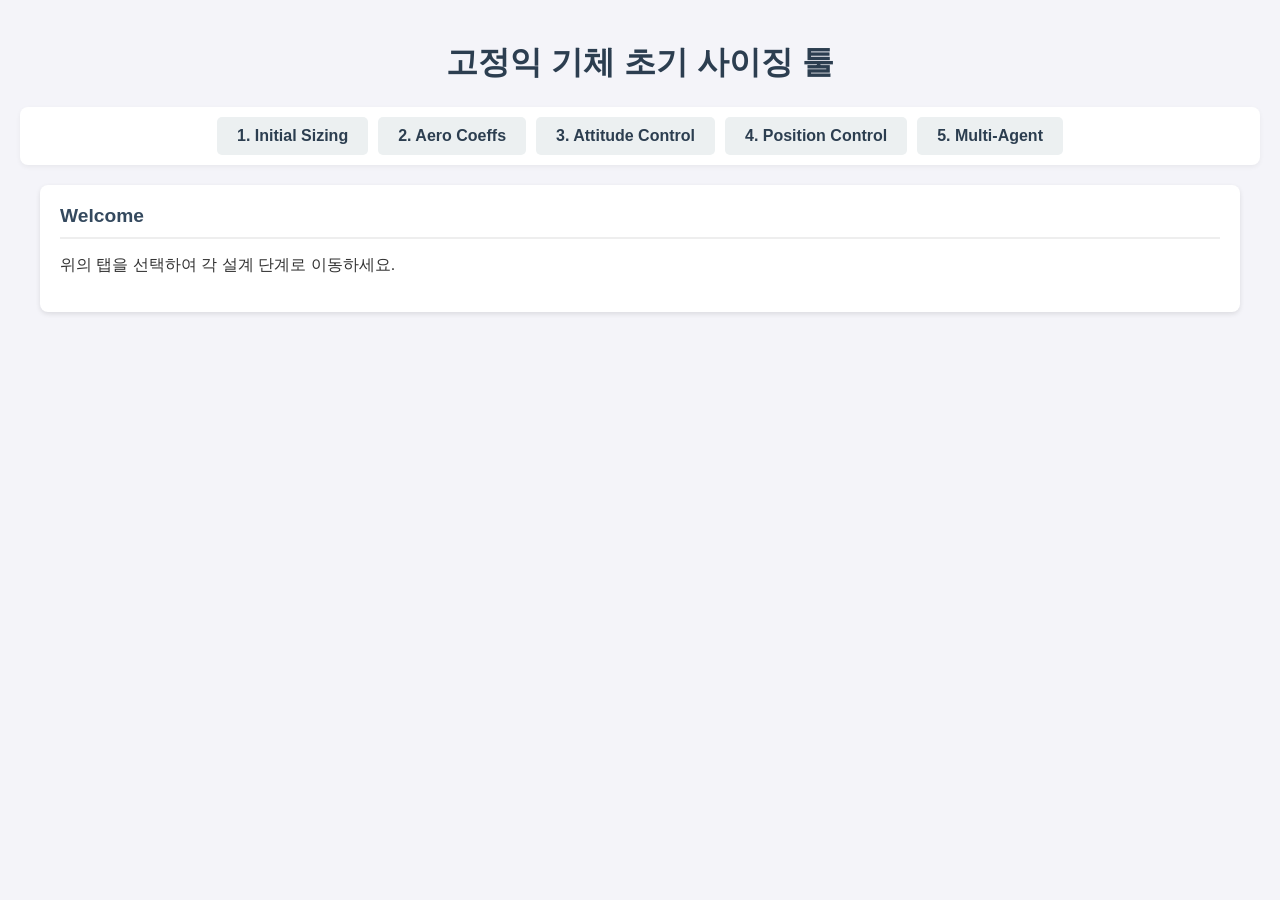
==== commit 48c619ab: "Refactor HTML structure and separate styles and scripts into dedicated files - Removed inline styles" ====
--- a/index.html
+++ b/index.html
@@ -4,165 +4,7 @@
     <meta charset="UTF-8">
     <meta name="viewport" content="width=device-width, initial-scale=1.0">
     <title>Fixed-Wing Aircraft Initial Sizing Tool</title>
-    <style>
-        body {
-            font-family: 'Segoe UI', Tahoma, Geneva, Verdana, sans-serif;
-            background-color: #f4f4f9;
-            color: #333;
-            margin: 0;
-            padding: 20px;
-        }
-        h1 {
-            text-align: center;
-            color: #2c3e50;
-        }
-        .container {
-            display: flex;
-            flex-wrap: wrap;
-            gap: 20px;
-            max-width: 1200px;
-            margin: 0 auto;
-        }
-        .panel {
-            background: white;
-            padding: 20px;
-            border-radius: 8px;
-            box-shadow: 0 2px 5px rgba(0,0,0,0.1);
-            flex: 1;
-            min-width: 300px;
-        }
-        .panel h2 {
-            border-bottom: 2px solid #eee;
-            padding-bottom: 10px;
-            margin-top: 0;
-            color: #34495e;
-            font-size: 1.2em;
-        }
-        .input-group {
-            margin-bottom: 15px;
-            border-bottom: 1px dashed #eee;
-            padding-bottom: 10px;
-        }
-        .input-group h3 {
-            margin: 5px 0 10px 0;
-            font-size: 1em;
-            color: #7f8c8d;
-        }
-        label {
-            display: flex;
-            justify-content: space-between;
-            margin-bottom: 5px;
-            font-size: 0.9em;
-        }
-        input[type="number"] {
-            width: 80px;
-            padding: 4px;
-            border: 1px solid #ddd;
-            border-radius: 4px;
-            text-align: right;
-        }
-        .result-item {
-            display: flex;
-            justify-content: space-between;
-            margin-bottom: 8px;
-            font-size: 0.95em;
-        }
-        .result-value {
-            font-weight: bold;
-            color: #2980b9;
-        }
-        canvas {
-            width: 100%;
-            height: 600px;
-            border: 1px solid #ddd;
-            background-color: #fff;
-            margin-top: 10px;
-        }
-        .note {
-            font-size: 0.8em;
-            color: #666;
-            margin-top: 5px;
-        }
-        .saved-models {
-            display: flex;
-            flex-wrap: wrap;
-            gap: 10px;
-            margin-bottom: 20px;
-        }
-        .model-chip {
-            background: #e0e0e0;
-            padding: 5px 10px;
-            border-radius: 15px;
-            font-size: 0.9em;
-            display: flex;
-            align-items: center;
-            gap: 8px;
-            cursor: pointer;
-            transition: background 0.2s;
-            user-select: none;
-        }
-        .model-chip:hover {
-            background: #d0d0d0;
-        }
-        .delete-btn {
-            color: #e74c3c;
-            font-weight: bold;
-            cursor: pointer;
-            padding: 0 4px;
-        }
-        .delete-btn:hover {
-            color: #c0392b;
-        }
-        .action-bar {
-            margin-bottom: 15px;
-            text-align: right;
-        }
-        button.save-btn {
-            background-color: #27ae60;
-            color: white;
-            border: none;
-            padding: 8px 15px;
-            border-radius: 4px;
-            cursor: pointer;
-        }
-        button.save-btn:hover {
-            background-color: #219150;
-        }
-        /* Navigation Tabs */
-        .nav-bar {
-            display: flex;
-            background: #fff;
-            padding: 10px 20px;
-            margin-bottom: 20px;
-            border-radius: 8px;
-            box-shadow: 0 2px 5px rgba(0,0,0,0.05);
-            gap: 10px;
-            flex-wrap: wrap;
-        }
-        .nav-btn {
-            padding: 10px 20px;
-            border: none;
-            background: #ecf0f1;
-            color: #2c3e50;
-            border-radius: 5px;
-            cursor: pointer;
-            font-weight: bold;
-            transition: all 0.2s;
-        }
-        .nav-btn:hover {
-            background: #dfe6e9;
-        }
-        .nav-btn.active {
-            background: #3498db;
-            color: white;
-        }
-        .phase-wrapper {
-            display: none;
-        }
-        .phase-wrapper.active {
-            display: block;
-        }
-    </style>
+    <link rel="stylesheet" href="style.css">
 </head>
 <body>
 
@@ -170,695 +12,20 @@
 
     <!-- Navigation -->
     <div class="nav-bar">
-        <button class="nav-btn active" onclick="setPhase(1)">1. Initial Sizing</button>
-        <button class="nav-btn" onclick="setPhase(2)">2. Aero Coeffs</button>
-        <button class="nav-btn" onclick="setPhase(3)">3. Attitude Control</button>
-        <button class="nav-btn" onclick="setPhase(4)">4. Position Control</button>
-        <button class="nav-btn" onclick="setPhase(5)">5. Multi-Agent</button>
+        <a href="phase1.html" class="nav-btn">1. Initial Sizing</a>
+        <a href="phase2.html" class="nav-btn">2. Aero Coeffs</a>
+        <a href="phase3.html" class="nav-btn">3. Attitude Control</a>
+        <a href="phase4.html" class="nav-btn">4. Position Control</a>
+        <a href="phase5.html" class="nav-btn">5. Multi-Agent</a>
     </div>
 
-    <!-- Phase 1: Initial Sizing -->
-    <div id="phase1" class="phase-wrapper active">
     <div class="container">
-        <!-- 입력 패널 -->
         <div class="panel">
-            <h2>1. Input Parameters</h2>
-            
-            <div class="action-bar">
-                <button class="save-btn" onclick="saveModel()">현재 설정 저장</button>
-            </div>
-            <div id="savedModelsContainer" class="saved-models">
-                <!-- Saved models will appear here -->
-            </div>
-
-            <div class="input-group">
-                <h3>환경 및 기체 설정</h3>
-                <label>중력가속도 (m/s²) <input type="number" id="gravity" value="9.81" step="0.01"></label>
-                <label>공기밀도 (kg/m³) <input type="number" id="density" value="1.2" step="0.01"></label>
-                <label>기체 질량 (g) <input type="number" id="mass" value="10000" step="10"></label>
-                <label>CLmax <input type="number" id="clmax" value="1.0" step="0.1"></label>
-            </div>
-
-            <div class="input-group">
-                <h3>주익 (Main Wing) 형상</h3>
-                <label>Root Chord (A) [mm] <input type="number" id="wingRoot" value="400" step="1"></label>
-                <label>Panel 1 Tip Chord (B) [mm] <input type="number" id="wingMid" value="300" step="1"></label>
-                <label>Panel 2 Tip Chord (C) [mm] <input type="number" id="wingTip" value="200" step="1"></label>
-                <label>Panel 1 Sweep (S1) [mm] <input type="number" id="wingSweep1" value="50" step="1"></label>
-                <label>Panel 2 Sweep (S2) [mm] <input type="number" id="wingSweep2" value="50" step="1"></label>
-                <label>Panel 1 Span (Y1) [mm] <input type="number" id="wingSpan1" value="500" step="1"></label>
-                <label>Panel 2 Span (Y2) [mm] <input type="number" id="wingSpan2" value="500" step="1"></label>
-            </div>
-
-            <div class="input-group">
-                <h3>수평미익 (Stabilizer) 형상</h3>
-                <label>Root Chord (AA) [mm] <input type="number" id="stabRoot" value="250" step="1"></label>
-                <label>Panel 1 Tip Chord (BB) [mm] <input type="number" id="stabMid" value="200" step="1"></label>
-                <label>Panel 2 Tip Chord (CC) [mm] <input type="number" id="stabTip" value="150" step="1"></label>
-                <label>Panel 1 Sweep (SS1) [mm] <input type="number" id="stabSweep1" value="25" step="1"></label>
-                <label>Panel 2 Sweep (SS2) [mm] <input type="number" id="stabSweep2" value="25" step="1"></label>
-                <label>Panel 1 Span (YY1) [mm] <input type="number" id="stabSpan1" value="200" step="1"></label>
-                <label>Panel 2 Span (YY2) [mm] <input type="number" id="stabSpan2" value="200" step="1"></label>
-                <label>LE 간 거리 (D) [mm] <input type="number" id="distLE" value="1200" step="1"></label>
-            </div>
-
-            <div class="input-group">
-                <h3>수직미익 (Vertical Tail) 형상</h3>
-                <label>Root Chord (VA) [mm] <input type="number" id="vStabRoot" value="200" step="1"></label>
-                <label>Panel 1 Tip Chord (VB) [mm] <input type="number" id="vStabMid" value="150" step="1"></label>
-                <label>Panel 2 Tip Chord (VC) [mm] <input type="number" id="vStabTip" value="100" step="1"></label>
-                <label>Panel 1 Sweep (VS1) [mm] <input type="number" id="vStabSweep1" value="40" step="1"></label>
-                <label>Panel 2 Sweep (VS2) [mm] <input type="number" id="vStabSweep2" value="40" step="1"></label>
-                <label>Panel 1 Height (VH1) [mm] <input type="number" id="vStabHeight1" value="150" step="1"></label>
-                <label>Panel 2 Height (VH2) [mm] <input type="number" id="vStabHeight2" value="150" step="1"></label>
-                <label>LE 간 거리 (VD) [mm] <input type="number" id="vDistLE" value="1150" step="1"></label>
-                <label>수직미익 개수 <input type="number" id="vStabCount" value="1" step="1"></label>
-            </div>
-        </div>
-
-        <!-- 결과 및 형상 패널 -->
-        <div class="panel" style="flex: 1.5;">
-            <h2>2. Performance Results</h2>
-            
-            <div class="input-group">
-                <h3>기하학적 특성</h3>
-                <div class="result-item"><span>익면적 (Wing Area):</span> <span id="resArea" class="result-value">- mm²</span></div>
-                <div class="result-item"><span>익면하중 (Wing Loading):</span> <span id="resLoading" class="result-value">- g/dm²</span></div>
-                <div class="result-item"><span>MAC 길이:</span> <span id="resMAC" class="result-value">- mm</span></div>
-                <div class="result-item"><span>MAC 위치 (Root로부터 거리):</span> <span id="resMACPos" class="result-value">- mm</span></div>
-                <div class="result-item"><span>Tail Volume Ratio (H):</span> <span id="resVH" class="result-value">-</span></div>
-                <div class="result-item"><span>Tail Volume Ratio (V):</span> <span id="resVV" class="result-value">-</span></div>
-            </div>
-
-            <div class="input-group">
-                <h3>속도 성능</h3>
-                <div class="result-item"><span>Vstall (실속속도):</span> <span id="resVstall" class="result-value">-</span></div>
-                <div class="result-item"><span>Vcruise (순항속도, 1.2Vs):</span> <span id="resVcruise" class="result-value">-</span></div>
-            </div>
-
-            <div class="input-group">
-                <h3>선회 반경 (Level Turn)</h3>
-                <div class="result-item"><span>Bank 30°:</span> <span id="resR30" class="result-value">-</span></div>
-                <div class="result-item"><span>Bank 45°:</span> <span id="resR45" class="result-value">-</span></div>
-                <div class="result-item"><span>Bank 60°:</span> <span id="resR60" class="result-value">-</span></div>
-            </div>
-
-            <h2>3. Geometry (Top & Side View)</h2>
-            <canvas id="geoCanvas"></canvas>
-            <div class="note">* Nose is to the right. Top: Top View, Bottom: Side View.</div>
-        </div>
-    </div>
-    </div>
-
-    <!-- Phase 2: Aerodynamic Coefficients -->
-    <div id="phase2" class="phase-wrapper">
-        <div class="container">
-            <div class="panel">
-                <h2>2. Aerodynamic Coefficients</h2>
-                <div class="input-group">
-                    <h3>기본 공력 계수</h3>
-                    <p class="note">Phase 1의 형상 정보를 기반으로 합니다.</p>
-                    <label>Oswald Efficiency (e) <input type="number" id="aero_e" value="0.85" step="0.01"></label>
-                    <label>Zero-Lift Drag (CD0) <input type="number" id="aero_cd0" value="0.02" step="0.001"></label>
-                    <label>Lift Slope (CLa) [/rad] <input type="number" id="aero_cla" value="6.28" step="0.1"></label>
-                </div>
-                <div class="input-group">
-                    <h3>모멘트 계수</h3>
-                    <label>Pitch Moment (Cm0) <input type="number" id="aero_cm0" value="-0.05" step="0.01"></label>
-                    <label>Cm_alpha <input type="number" id="aero_cma" value="-0.5" step="0.1"></label>
-                </div>
-            </div>
-            <div class="panel">
-                <h2>Aerodynamic Analysis</h2>
-                <div class="result-item"><span>Aspect Ratio (AR):</span> <span id="resAR" class="result-value">-</span></div>
-                <div class="result-item"><span>K Factor:</span> <span id="resK" class="result-value">-</span></div>
-                <div class="result-item"><span>(L/D)max:</span> <span id="resLDmax" class="result-value">-</span></div>
-            </div>
+            <h2>Welcome</h2>
+            <p>위의 탭을 선택하여 각 설계 단계로 이동하세요.</p>
         </div>
     </div>
 
-    <!-- Phase 3: Attitude Control -->
-    <div id="phase3" class="phase-wrapper">
-        <div class="container">
-            <div class="panel">
-                <h2>3. Attitude Control (Inner Loop)</h2>
-                <div class="input-group">
-                    <h3>Roll Controller (PID)</h3>
-                    <label>P Gain <input type="number" id="att_roll_p" value="1.0" step="0.1"></label>
-                    <label>I Gain <input type="number" id="att_roll_i" value="0.1" step="0.01"></label>
-                    <label>D Gain <input type="number" id="att_roll_d" value="0.2" step="0.01"></label>
-                </div>
-                <div class="input-group">
-                    <h3>Pitch Controller (PID)</h3>
-                    <label>P Gain <input type="number" id="att_pitch_p" value="1.5" step="0.1"></label>
-                    <label>I Gain <input type="number" id="att_pitch_i" value="0.2" step="0.01"></label>
-                    <label>D Gain <input type="number" id="att_pitch_d" value="0.3" step="0.01"></label>
-                </div>
-            </div>
-            <div class="panel">
-                <h2>Response Simulation</h2>
-                <div class="note">Step Response Simulation Placeholder</div>
-                <canvas id="attCanvas" style="height: 300px;"></canvas>
-            </div>
-        </div>
-    </div>
-
-    <!-- Phase 4: Position Control -->
-    <div id="phase4" class="phase-wrapper">
-        <div class="container">
-            <div class="panel">
-                <h2>4. Position Control (Outer Loop)</h2>
-                <div class="input-group">
-                    <h3>Navigation Parameters</h3>
-                    <label>Cruise Speed (m/s) <input type="number" id="pos_speed" value="15" step="1"></label>
-                    <label>Turn Radius (m) <input type="number" id="pos_radius" value="30" step="5"></label>
-                    <label>Waypoint Acceptance (m) <input type="number" id="pos_wp_dist" value="10" step="1"></label>
-                </div>
-            </div>
-            <div class="panel">
-                <h2>Path Planning</h2>
-                <div class="note">Map / Waypoint View Placeholder</div>
-            </div>
-        </div>
-    </div>
-
-    <!-- Phase 5: Multi Agent -->
-    <div id="phase5" class="phase-wrapper">
-        <div class="container">
-            <div class="panel">
-                <h2>5. Multi-Agent Coordination</h2>
-                <div class="input-group">
-                    <h3>Swarm Settings</h3>
-                    <label>Number of Agents <input type="number" id="ma_count" value="3" step="1"></label>
-                    <label>Separation Dist (m) <input type="number" id="ma_sep" value="50" step="5"></label>
-                    <label>Formation Type <input type="text" id="ma_form" value="V-Shape" style="width:80px; text-align:right;"></label>
-                </div>
-            </div>
-            <div class="panel">
-                <h2>Swarm Status</h2>
-                <div class="note">Communication Topology Placeholder</div>
-            </div>
-        </div>
-    </div>
-
-    <script>
-        // 모든 입력 요소 가져오기
-        const inputs = document.querySelectorAll('input');
-        const canvas = document.getElementById('geoCanvas');
-        const ctx = canvas.getContext('2d');
-        const STORAGE_KEY = 'aircraft_sizing_saves';
-
-        // 이벤트 리스너 등록 (값이 바뀌면 자동 계산)
-        inputs.forEach(input => {
-            input.addEventListener('input', handleInput);
-        });
-
-        // 초기 실행
-        window.onload = function() {
-            renderSavedModels();
-            calculateAll();
-        };
-
-        function handleInput() {
-            // 현재 활성화된 탭에 따라 필요한 계산 수행
-            calculateAll(); // Phase 1 & Global
-            calculateAero(); // Phase 2
-        }
-
-        function setPhase(phaseNum) {
-            // Hide all phases
-            document.querySelectorAll('.phase-wrapper').forEach(el => el.classList.remove('active'));
-            document.querySelectorAll('.nav-btn').forEach(el => el.classList.remove('active'));
-            
-            // Show selected phase
-            document.getElementById('phase' + phaseNum).classList.add('active');
-            // Update button style (assuming buttons are in order)
-            document.querySelectorAll('.nav-btn')[phaseNum - 1].classList.add('active');
-
-            // Refresh calculations if needed
-            if(phaseNum === 2) calculateAero();
-        }
-
-        function getValue(id) {
-            return parseFloat(document.getElementById(id).value) || 0;
-        }
-
-        // 저장 기능
-        function saveModel() {
-            const name = prompt("저장할 모델의 이름을 입력하세요:");
-            if (!name) return;
-
-            const modelData = {};
-            inputs.forEach(input => {
-                modelData[input.id] = input.value;
-            });
-
-            const savedModels = JSON.parse(localStorage.getItem(STORAGE_KEY) || '[]');
-            savedModels.push({ name: name, data: modelData });
-            localStorage.setItem(STORAGE_KEY, JSON.stringify(savedModels));
-            
-            renderSavedModels();
-        }
-
-        function deleteModel(event, index) {
-            event.stopPropagation();
-            if(!confirm("정말 삭제하시겠습니까?")) return;
-            const savedModels = JSON.parse(localStorage.getItem(STORAGE_KEY) || '[]');
-            savedModels.splice(index, 1);
-            localStorage.setItem(STORAGE_KEY, JSON.stringify(savedModels));
-            renderSavedModels();
-        }
-
-        function loadModel(index) {
-            const savedModels = JSON.parse(localStorage.getItem(STORAGE_KEY) || '[]');
-            const model = savedModels[index];
-            if (model) {
-                for (const [key, value] of Object.entries(model.data)) {
-                    const el = document.getElementById(key);
-                    if (el) el.value = value;
-                }
-                calculateAll();
-            }
-        }
-
-        function renderSavedModels() {
-            const container = document.getElementById('savedModelsContainer');
-            const savedModels = JSON.parse(localStorage.getItem(STORAGE_KEY) || '[]');
-            
-            container.innerHTML = '';
-            savedModels.forEach((model, index) => {
-                const chip = document.createElement('div');
-                chip.className = 'model-chip';
-                chip.onclick = () => loadModel(index);
-                chip.innerHTML = `
-                    <span>${model.name}</span>
-                    <span class="delete-btn" onclick="deleteModel(event, ${index})">×</span>
-                `;
-                container.appendChild(chip);
-            });
-        }
-
-        // Helper: Calculate Trapezoid Section Properties
-        function calcSection(root, tip, span, sweep) {
-            const area = (root + tip) * span / 2;
-            if (area <= 0) return { area: 0, mac: 0, macY: 0, macX: 0 };
-            
-            const mac = (2/3) * (root + tip - (root * tip) / (root + tip));
-            const macY = (span / 3) * ((root + 2 * tip) / (root + tip));
-            const macX = (sweep / span) * macY; // LE of MAC relative to section root LE
-            
-            return { area, mac, macY, macX };
-        }
-
-        // Helper: Combine two sections
-        function combineSections(root, mid, tip, s1, s2, y1, y2) {
-            const sec1 = calcSection(root, mid, y1, s1);
-            const sec2 = calcSection(mid, tip, y2, s2);
-            
-            const totalArea = sec1.area + sec2.area;
-            if (totalArea <= 0) return { area: 0, mac: 0, macY: 0, acX: 0 };
-
-            // MAC Length weighted by area
-            const mac = (sec1.mac * sec1.area + sec2.mac * sec2.area) / totalArea;
-
-            // Aerodynamic Center X (relative to Root LE)
-            // AC is at 0.25 * MAC from LE of MAC
-            const ac1 = sec1.macX + 0.25 * sec1.mac;
-            const ac2 = s1 + sec2.macX + 0.25 * sec2.mac; // Offset by S1
-            
-            const acX = (ac1 * sec1.area + ac2 * sec2.area) / totalArea;
-            
-            // MAC Y Position (Area weighted approximation)
-            const macY = (sec1.macY * sec1.area + (y1 + sec2.macY) * sec2.area) / totalArea;
-            
-            return { area: totalArea, mac, acX, macY };
-        }
-
-        function calculateAll() {
-            // 1. 입력값 읽기
-            const g = getValue('gravity');
-            const rho = getValue('density');
-            const mass_g = getValue('mass'); // g
-            const clmax = getValue('clmax');
-
-            // mm 단위 입력
-            // Wing
-            const A = getValue('wingRoot');
-            const B = getValue('wingMid');
-            const C = getValue('wingTip');
-            const S1 = getValue('wingSweep1');
-            const S2 = getValue('wingSweep2');
-            const Y1 = getValue('wingSpan1');
-            const Y2 = getValue('wingSpan2');
-
-            // Stab
-            const AA = getValue('stabRoot');
-            const BB = getValue('stabMid');
-            const CC = getValue('stabTip');
-            const SS1 = getValue('stabSweep1');
-            const SS2 = getValue('stabSweep2');
-            const YY1 = getValue('stabSpan1');
-            const YY2 = getValue('stabSpan2');
-            const D = getValue('distLE');
-
-            // VStab
-            const VA = getValue('vStabRoot');
-            const VB = getValue('vStabMid');
-            const VC = getValue('vStabTip');
-            const VS1 = getValue('vStabSweep1');
-            const VS2 = getValue('vStabSweep2');
-            const VH1 = getValue('vStabHeight1');
-            const VH2 = getValue('vStabHeight2');
-            const VD = getValue('vDistLE');
-            const vStabCount = getValue('vStabCount');
-
-            // SI 단위 변환 (계산용)
-            const mass_kg = mass_g / 1000;
-
-            // 2. 기하학적 계산 (주익)
-            // 이 데이터는 전역적으로 접근 가능하도록 저장하거나 DOM에 유지됩니다.
-            const wingRes = combineSections(A, B, C, S1, S2, Y1, Y2);
-            const wingArea_mm2 = wingRes.area * 2; // Both sides
-            const wingArea_dm2 = wingArea_mm2 / 10000;
-            const wingArea_m2 = wingArea_mm2 / 1000000;
-            
-            // 익면하중 = Mass(g) / Area(dm2)
-            const wingLoading = wingArea_dm2 > 0 ? mass_g / wingArea_dm2 : 0;
-
-            const mac = wingRes.mac;
-            const macY = wingRes.macY;
-
-            // Tail Volume Coefficients
-            const x_ac_w = wingRes.acX;
-
-            // H-Tail Area & AC
-            const stabRes = combineSections(AA, BB, CC, SS1, SS2, YY1, YY2);
-            const hTailArea_mm2 = stabRes.area * 2;
-            const x_ac_h = D + stabRes.acX;
-            const l_h = x_ac_h - x_ac_w;
-
-            // V-Tail Area & AC
-            const vStabRes = combineSections(VA, VB, VC, VS1, VS2, VH1, VH2);
-            const vTailArea_mm2 = vStabRes.area * vStabCount;
-            const x_ac_v = VD + vStabRes.acX;
-            const l_v = x_ac_v - x_ac_w;
-
-            const wingSpanTotal = (Y1 + Y2) * 2;
-
-            // Coefficients
-            // V_H = (S_H * l_H) / (S_W * mac)
-            let VH_ratio = 0;
-            if (wingArea_mm2 > 0 && mac > 0) {
-                VH_ratio = (hTailArea_mm2 * l_h) / (wingArea_mm2 * mac);
-            }
-
-            // V_V = (S_V * l_V) / (S_W * b)
-            let VV_ratio = 0;
-            if (wingArea_mm2 > 0 && wingSpanTotal > 0) {
-                VV_ratio = (vTailArea_mm2 * l_v) / (wingArea_mm2 * wingSpanTotal);
-            }
-
-            // 3. 속도 계산
-            // Vstall = sqrt( (2 * m * g) / (rho * S * Clmax) )
-            let vStall = 0;
-            if (rho > 0 && wingArea_m2 > 0 && clmax > 0) {
-                vStall = Math.sqrt((2 * mass_kg * g) / (rho * wingArea_m2 * clmax));
-            }
-            const vCruise = vStall * 1.2;
-
-            // 4. 선회 반경 계산 (R = V^2 / (g * tan(bank)))
-            // V는 Vcruise 기준
-            function calcTurnInfo(bankDeg) {
-                if (g <= 0 || vCruise <= 0) return 0;
-                const bankRad = bankDeg * (Math.PI / 180);
-                const R = (vCruise * vCruise) / (g * Math.tan(bankRad));
-                
-                // Stall speed at bank angle: Vstall_bank = Vstall * sqrt(1/cos(phi))
-                const loadFactor = 1 / Math.cos(bankRad);
-                const vStallBank = vStall * Math.sqrt(loadFactor);
-                
-                return { R, vStallBank };
-            }
-
-            const info30 = calcTurnInfo(30);
-            const info45 = calcTurnInfo(45);
-            const info60 = calcTurnInfo(60);
-
-            // 5. 결과 업데이트
-            document.getElementById('resArea').innerText = wingArea_mm2.toLocaleString() + " mm²";
-            document.getElementById('resLoading').innerText = wingLoading.toFixed(2) + " g/dm²";
-            document.getElementById('resMAC').innerText = mac.toFixed(1) + " mm";
-            document.getElementById('resMACPos').innerText = macY.toFixed(1) + " mm";
-            document.getElementById('resVH').innerText = VH_ratio.toFixed(3);
-            document.getElementById('resVV').innerText = VV_ratio.toFixed(3);
-
-            document.getElementById('resVstall').innerText = vStall.toFixed(2) + " m/s (" + (vStall*3.6).toFixed(1) + " km/h)";
-            document.getElementById('resVcruise').innerText = vCruise.toFixed(2) + " m/s (" + (vCruise*3.6).toFixed(1) + " km/h)";
-
-            function formatTurn(info) {
-                if(!info) return "-";
-                return `R: ${info.R.toFixed(1)} m, Vs@Bank: ${info.vStallBank.toFixed(1)} m/s`;
-            }
-
-            document.getElementById('resR30').innerText = formatTurn(info30);
-            document.getElementById('resR45').innerText = formatTurn(info45);
-            document.getElementById('resR60').innerText = formatTurn(info60);
-
-            // 6. 형상 그리기
-            const wing = { A, B, C, S1, S2, Y1, Y2 };
-            const stab = { A: AA, B: BB, C: CC, S1: SS1, S2: SS2, Y1: YY1, Y2: YY2, D };
-            const vstab = { A: VA, B: VB, C: VC, S1: VS1, S2: VS2, Y1: VH1, Y2: VH2, D: VD };
-            
-            drawAircraft(wing, stab, vstab, wingRes);
-
-            // Phase 2를 위한 데이터 속성 저장 (DOM 요소에 임시 저장)
-            document.body.setAttribute('data-ar', (wingSpanTotal*wingSpanTotal / wingArea_mm2).toString());
-        }
-
-        function calculateAero() {
-            // Phase 1에서 계산된 AR 가져오기
-            const ar = parseFloat(document.body.getAttribute('data-ar')) || 0;
-            const e = getValue('aero_e');
-            const cd0 = getValue('aero_cd0');
-            const clmax = getValue('clmax'); // Phase 1 value
-
-            // K factor calculation
-            let K = 0;
-            if (ar > 0 && e > 0) {
-                K = 1 / (Math.PI * e * ar);
-            }
-
-            // L/D max = 1 / (2 * sqrt(K * Cd0))
-            let ldMax = 0;
-            if (K > 0 && cd0 > 0) {
-                ldMax = 1 / (2 * Math.sqrt(K * cd0));
-            }
-
-            document.getElementById('resAR').innerText = ar.toFixed(2);
-            document.getElementById('resK').innerText = K.toFixed(4);
-            document.getElementById('resLDmax').innerText = ldMax.toFixed(2);
-        }
-
-        function drawAircraft(w, s, v, wingRes) {
-            // 캔버스 크기 조정 (DPI 대응)
-            const dpr = window.devicePixelRatio || 1;
-            const rect = canvas.getBoundingClientRect();
-            canvas.width = rect.width * dpr;
-            canvas.height = rect.height * dpr;
-            ctx.scale(dpr, dpr);
-            
-            const width = rect.width;
-            const height = rect.height;
-
-            ctx.clearRect(0, 0, width, height);
-
-            // Viewport Split: Top half for Top View, Bottom half for Side View
-            const viewHeight = height / 2;
-            
-            // 좌표계 설정
-            // 전체 길이(X)
-            const maxX = Math.max(w.A, w.S1+w.S2+w.C, s.D+s.A, s.D+s.S1+s.S2+s.C, v.D+v.A, v.D+v.S1+v.S2+v.C);
-            // Top View 폭(Y)
-            const maxY_Top = Math.max(w.Y1+w.Y2, s.Y1+s.Y2) * 2;
-            // Side View 높이(Z)
-            const maxZ_Side = Math.max(v.Y1+v.Y2, 100); 
-            
-            // Scale calculation to fit both views
-            const padding = 0.1;
-            
-            // Top View Scale
-            const scaleX_Top = width / (maxX * (1 + padding * 2));
-            const scaleY_Top = viewHeight / (maxY_Top * (1 + padding));
-            const scaleTop = Math.min(scaleX_Top, scaleY_Top);
-
-            // Side View Scale
-            const scaleX_Side = width / (maxX * (1 + padding * 2));
-            const scaleZ_Side = viewHeight / (maxZ_Side * 2 * (1 + padding)); // *2 to give space
-            const scaleSide = Math.min(scaleX_Side, scaleZ_Side);
-
-            // Use common scale for X if desired, but usually fitting each view is better. 
-            // However, to align X axis visually, let's use the smaller of the two X scales for both, 
-            // or just fit each view independently. Independent fitting might misalign them.
-            // Let's use a common scale for consistency.
-            const scale = Math.min(scaleTop, scaleSide);
-
-            const offsetX = width * 0.1; // 왼쪽 여백
-            
-            // --- Draw Top View ---
-            const offsetY_Top = viewHeight / 2;
-
-            ctx.save();
-            ctx.translate(offsetX, offsetY_Top);
-            
-            // 그리기 스타일
-            ctx.strokeStyle = "#2c3e50";
-            ctx.lineWidth = 2;
-            ctx.fillStyle = "rgba(52, 152, 219, 0.3)";
-
-            // Label
-            ctx.fillStyle = "#333";
-            ctx.fillText("Top View", 0, -viewHeight/2 + 20);
-            ctx.fillStyle = "rgba(52, 152, 219, 0.3)";
-
-            // --- 주익 그리기 ---
-            ctx.beginPath();
-            // 오른쪽 날개
-            ctx.moveTo(0 * scale, 0); // Root LE
-            ctx.lineTo(w.S1 * scale, -w.Y1 * scale); // Mid LE
-            ctx.lineTo((w.S1 + w.S2) * scale, -(w.Y1 + w.Y2) * scale); // Tip LE
-            ctx.lineTo((w.S1 + w.S2 + w.C) * scale, -(w.Y1 + w.Y2) * scale); // Tip TE
-            ctx.lineTo((w.S1 + w.B) * scale, -w.Y1 * scale); // Mid TE
-            ctx.lineTo(w.A * scale, 0); // Root TE
-            // 왼쪽 날개 (대칭)
-            ctx.lineTo((w.S1 + w.B) * scale, w.Y1 * scale); 
-            ctx.lineTo((w.S1 + w.S2 + w.C) * scale, (w.Y1 + w.Y2) * scale); 
-            ctx.lineTo((w.S1 + w.S2) * scale, (w.Y1 + w.Y2) * scale); 
-            ctx.lineTo(w.S1 * scale, w.Y1 * scale); 
-            ctx.lineTo(0 * scale, 0); 
-            
-            ctx.fill();
-            ctx.stroke();
-
-            // --- 미익 그리기 ---
-            ctx.fillStyle = "rgba(231, 76, 60, 0.3)";
-            ctx.beginPath();
-            // 오른쪽 미익
-            ctx.moveTo(s.D * scale, 0); 
-            ctx.lineTo((s.D + s.S1) * scale, -s.Y1 * scale); 
-            ctx.lineTo((s.D + s.S1 + s.S2) * scale, -(s.Y1 + s.Y2) * scale); 
-            ctx.lineTo((s.D + s.S1 + s.S2 + s.C) * scale, -(s.Y1 + s.Y2) * scale); 
-            ctx.lineTo((s.D + s.S1 + s.B) * scale, -s.Y1 * scale); 
-            ctx.lineTo((s.D + s.A) * scale, 0); 
-            // 왼쪽 미익
-            ctx.lineTo((s.D + s.S1 + s.B) * scale, s.Y1 * scale); 
-            ctx.lineTo((s.D + s.S1 + s.S2 + s.C) * scale, (s.Y1 + s.Y2) * scale); 
-            ctx.lineTo((s.D + s.S1 + s.S2) * scale, (s.Y1 + s.Y2) * scale); 
-            ctx.lineTo((s.D + s.S1) * scale, s.Y1 * scale); 
-            ctx.lineTo(s.D * scale, 0); 
-
-            ctx.fill();
-            ctx.stroke();
-
-            // --- V-Tail (Top View - just a line or thin rect) ---
-            ctx.lineWidth = 4;
-            ctx.strokeStyle = "rgba(46, 204, 113, 0.8)";
-            ctx.beginPath();
-            ctx.moveTo(v.D * scale, 0);
-            ctx.lineTo((v.D + v.A) * scale, 0); // Root chord
-            ctx.stroke();
-            ctx.lineWidth = 2;
-            ctx.strokeStyle = "#2c3e50";
-
-            // --- 기준선 및 중심선 ---
-            ctx.strokeStyle = "#95a5a6";
-            ctx.setLineDash([5, 5]);
-            ctx.lineWidth = 1;
-            
-            // Center Line
-            ctx.beginPath();
-            ctx.moveTo(-10, 0);
-            ctx.lineTo(maxX * scale + 10, 0);
-            ctx.stroke();
-
-            // Draw MAC (Main Wing)
-            if (wingRes && wingRes.area > 0) {
-                const mac = wingRes.mac;
-                const acX = wingRes.acX;
-                const macY = wingRes.macY;
-                const macLE = acX - 0.25 * mac;
-
-                ctx.strokeStyle = "green";
-                ctx.lineWidth = 2;
-                ctx.beginPath();
-                ctx.moveTo(macLE * scale, -macY * scale);
-                ctx.lineTo((macLE + mac) * scale, -macY * scale);
-                ctx.stroke();
-                
-                ctx.fillStyle = "green";
-                ctx.font = "12px Arial";
-                ctx.fillText("MAC", macLE * scale, -macY * scale - 5);
-            }
-
-            ctx.restore();
-
-            // --- Draw Side View ---
-            const offsetY_Side = viewHeight + viewHeight / 2; // Bottom half center
-            
-            ctx.save();
-            ctx.translate(offsetX, offsetY_Side);
-            
-            // Label
-            ctx.fillStyle = "#333";
-            ctx.fillText("Side View", 0, -viewHeight/2 + 20);
-
-            // Axis line (Fuselage reference)
-            ctx.strokeStyle = "#95a5a6";
-            ctx.setLineDash([5, 5]);
-            ctx.beginPath();
-            ctx.moveTo(-10, 0);
-            ctx.lineTo(maxX * scale + 10, 0);
-            ctx.stroke();
-            ctx.setLineDash([]);
-
-            // Wing (Side Profile - simplified as airfoil or rect)
-            ctx.fillStyle = "rgba(52, 152, 219, 0.3)";
-            ctx.strokeStyle = "#2c3e50";
-            ctx.beginPath();
-            ctx.rect(0, -5, w.A * scale, 10); // Simplified thickness
-            ctx.fill();
-            ctx.stroke();
-
-            // H-Tail (Side Profile)
-            ctx.fillStyle = "rgba(231, 76, 60, 0.3)";
-            ctx.beginPath();
-            ctx.rect(s.D * scale, -3, s.A * scale, 6);
-            ctx.fill();
-            ctx.stroke();
-
-            // V-Tail (Side Profile)
-            // Trapezoid standing up
-            ctx.fillStyle = "rgba(46, 204, 113, 0.3)";
-            ctx.beginPath();
-            ctx.moveTo(v.D * scale, 0); // Root LE
-            ctx.lineTo((v.D + v.S1) * scale, -v.Y1 * scale); // Mid LE
-            ctx.lineTo((v.D + v.S1 + v.S2) * scale, -(v.Y1 + v.Y2) * scale); // Tip LE
-            ctx.lineTo((v.D + v.S1 + v.S2 + v.C) * scale, -(v.Y1 + v.Y2) * scale); // Tip TE
-            ctx.lineTo((v.D + v.S1 + v.B) * scale, -v.Y1 * scale); // Mid TE
-            ctx.lineTo((v.D + v.A) * scale, 0); // Root TE
-            ctx.closePath();
-            ctx.fill();
-            ctx.stroke();
-
-            // Fuselage (Schematic line)
-            ctx.strokeStyle = "#34495e";
-            ctx.lineWidth = 1;
-            ctx.beginPath();
-            ctx.moveTo(-w.A*0.2 * scale, 0); // Nose
-            ctx.lineTo(Math.max(s.D+s.A, v.D+v.A) * scale, 0); // Tail
-            ctx.stroke();
-
-            ctx.restore();
-        }
-    </script>
+    <script src="script.js"></script>
 </body>
 </html>
--- a/style.css
+++ b/style.css
@@ -0,0 +1,155 @@
+/* c:\Users\user\ArchiveforObsidian\99_ArchiveObsidian\Z_Code\page_test\style.css */
+body {
+    font-family: 'Segoe UI', Tahoma, Geneva, Verdana, sans-serif;
+    background-color: #f4f4f9;
+    color: #333;
+    margin: 0;
+    padding: 20px;
+}
+h1 {
+    text-align: center;
+    color: #2c3e50;
+}
+.container {
+    display: flex;
+    flex-wrap: wrap;
+    gap: 20px;
+    max-width: 1200px;
+    margin: 0 auto;
+}
+.panel {
+    background: white;
+    padding: 20px;
+    border-radius: 8px;
+    box-shadow: 0 2px 5px rgba(0,0,0,0.1);
+    flex: 1;
+    min-width: 300px;
+}
+.panel h2 {
+    border-bottom: 2px solid #eee;
+    padding-bottom: 10px;
+    margin-top: 0;
+    color: #34495e;
+    font-size: 1.2em;
+}
+.input-group {
+    margin-bottom: 15px;
+    border-bottom: 1px dashed #eee;
+    padding-bottom: 10px;
+}
+.input-group h3 {
+    margin: 5px 0 10px 0;
+    font-size: 1em;
+    color: #7f8c8d;
+}
+label {
+    display: flex;
+    justify-content: space-between;
+    margin-bottom: 5px;
+    font-size: 0.9em;
+}
+input[type="number"], input[type="text"] {
+    width: 80px;
+    padding: 4px;
+    border: 1px solid #ddd;
+    border-radius: 4px;
+    text-align: right;
+}
+.result-item {
+    display: flex;
+    justify-content: space-between;
+    margin-bottom: 8px;
+    font-size: 0.95em;
+}
+.result-value {
+    font-weight: bold;
+    color: #2980b9;
+}
+canvas {
+    width: 100%;
+    height: 600px;
+    border: 1px solid #ddd;
+    background-color: #fff;
+    margin-top: 10px;
+}
+.note {
+    font-size: 0.8em;
+    color: #666;
+    margin-top: 5px;
+}
+.saved-models {
+    display: flex;
+    flex-wrap: wrap;
+    gap: 10px;
+    margin-bottom: 20px;
+}
+.model-chip {
+    background: #e0e0e0;
+    padding: 5px 10px;
+    border-radius: 15px;
+    font-size: 0.9em;
+    display: flex;
+    align-items: center;
+    gap: 8px;
+    cursor: pointer;
+    transition: background 0.2s;
+    user-select: none;
+}
+.model-chip:hover {
+    background: #d0d0d0;
+}
+.delete-btn {
+    color: #e74c3c;
+    font-weight: bold;
+    cursor: pointer;
+    padding: 0 4px;
+}
+.delete-btn:hover {
+    color: #c0392b;
+}
+.action-bar {
+    margin-bottom: 15px;
+    text-align: right;
+}
+button.save-btn {
+    background-color: #27ae60;
+    color: white;
+    border: none;
+    padding: 8px 15px;
+    border-radius: 4px;
+    cursor: pointer;
+}
+button.save-btn:hover {
+    background-color: #219150;
+}
+/* Navigation Tabs */
+.nav-bar {
+    display: flex;
+    background: #fff;
+    padding: 10px 20px;
+    margin-bottom: 20px;
+    border-radius: 8px;
+    box-shadow: 0 2px 5px rgba(0,0,0,0.05);
+    gap: 10px;
+    flex-wrap: wrap;
+    justify-content: center;
+}
+.nav-btn {
+    padding: 10px 20px;
+    border: none;
+    background: #ecf0f1;
+    color: #2c3e50;
+    border-radius: 5px;
+    cursor: pointer;
+    font-weight: bold;
+    transition: all 0.2s;
+    text-decoration: none;
+    display: inline-block;
+}
+.nav-btn:hover {
+    background: #dfe6e9;
+}
+.nav-btn.active {
+    background: #3498db;
+    color: white;
+}
